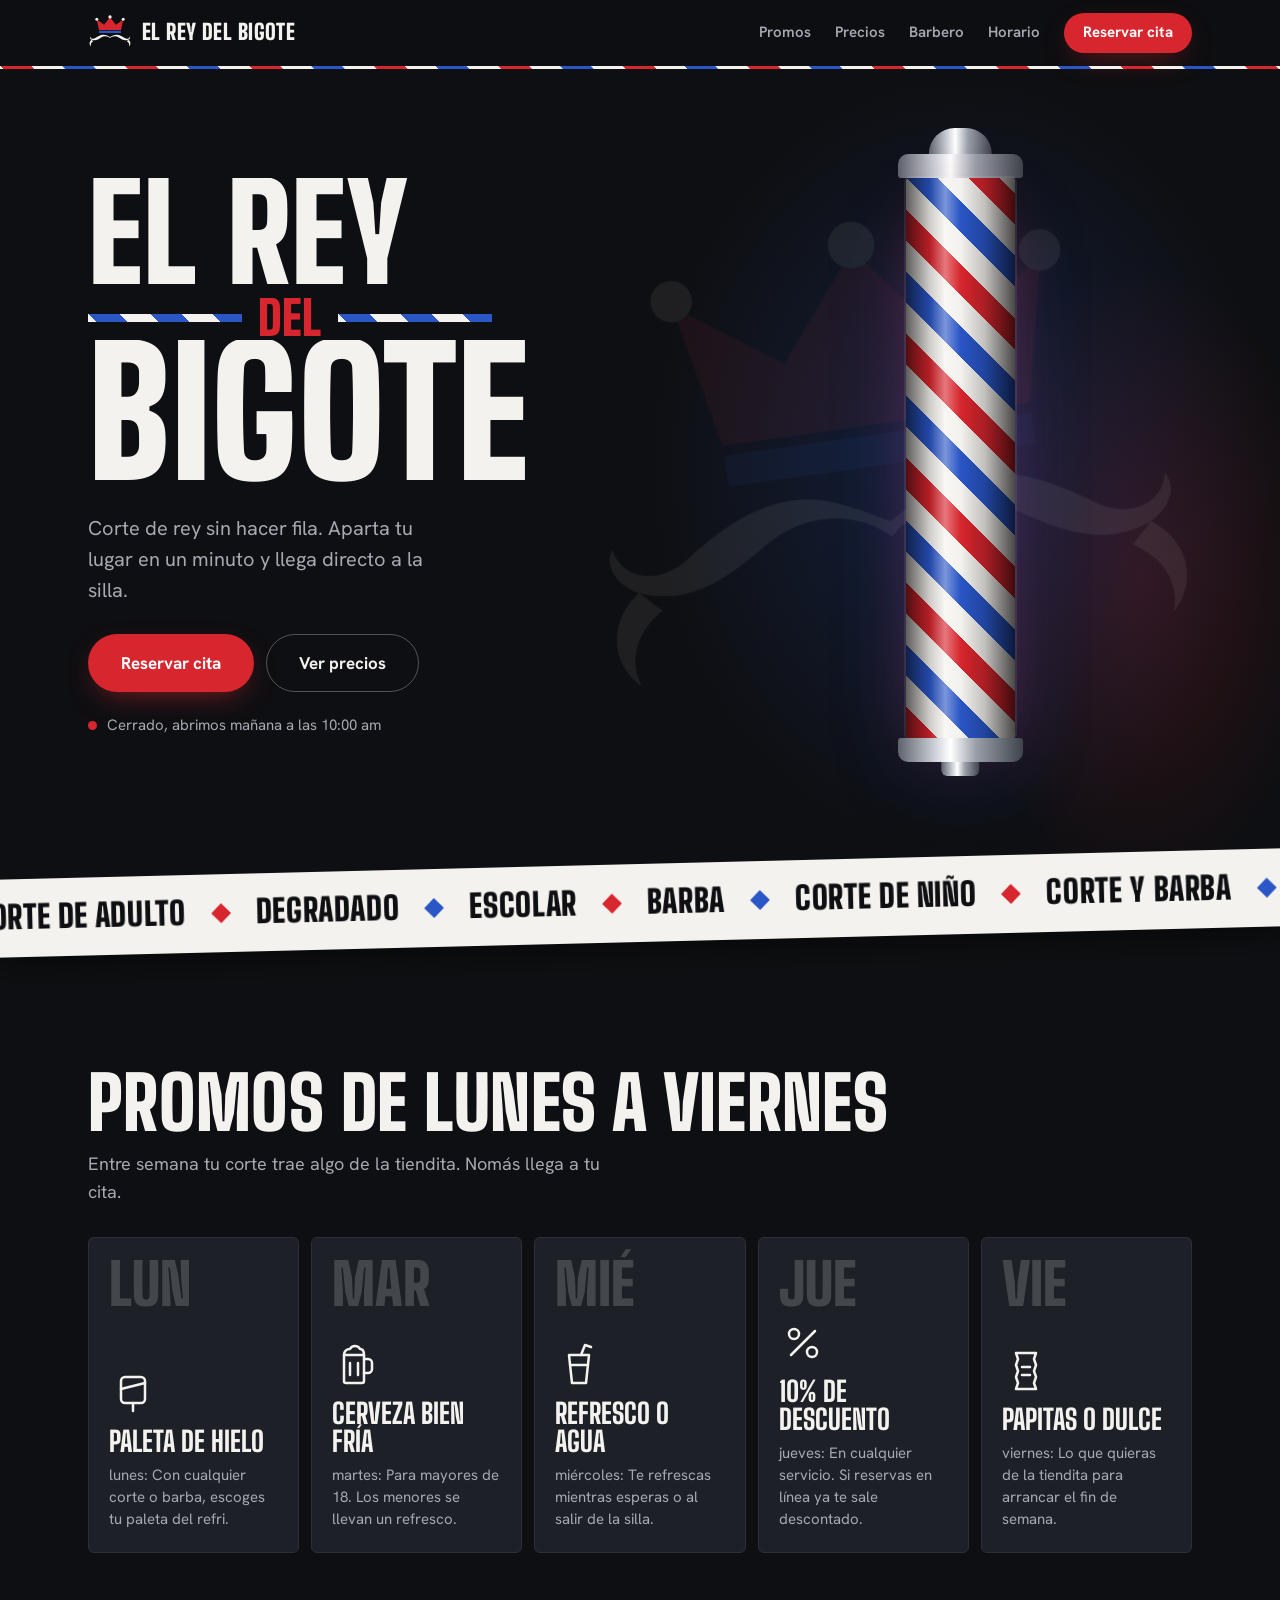
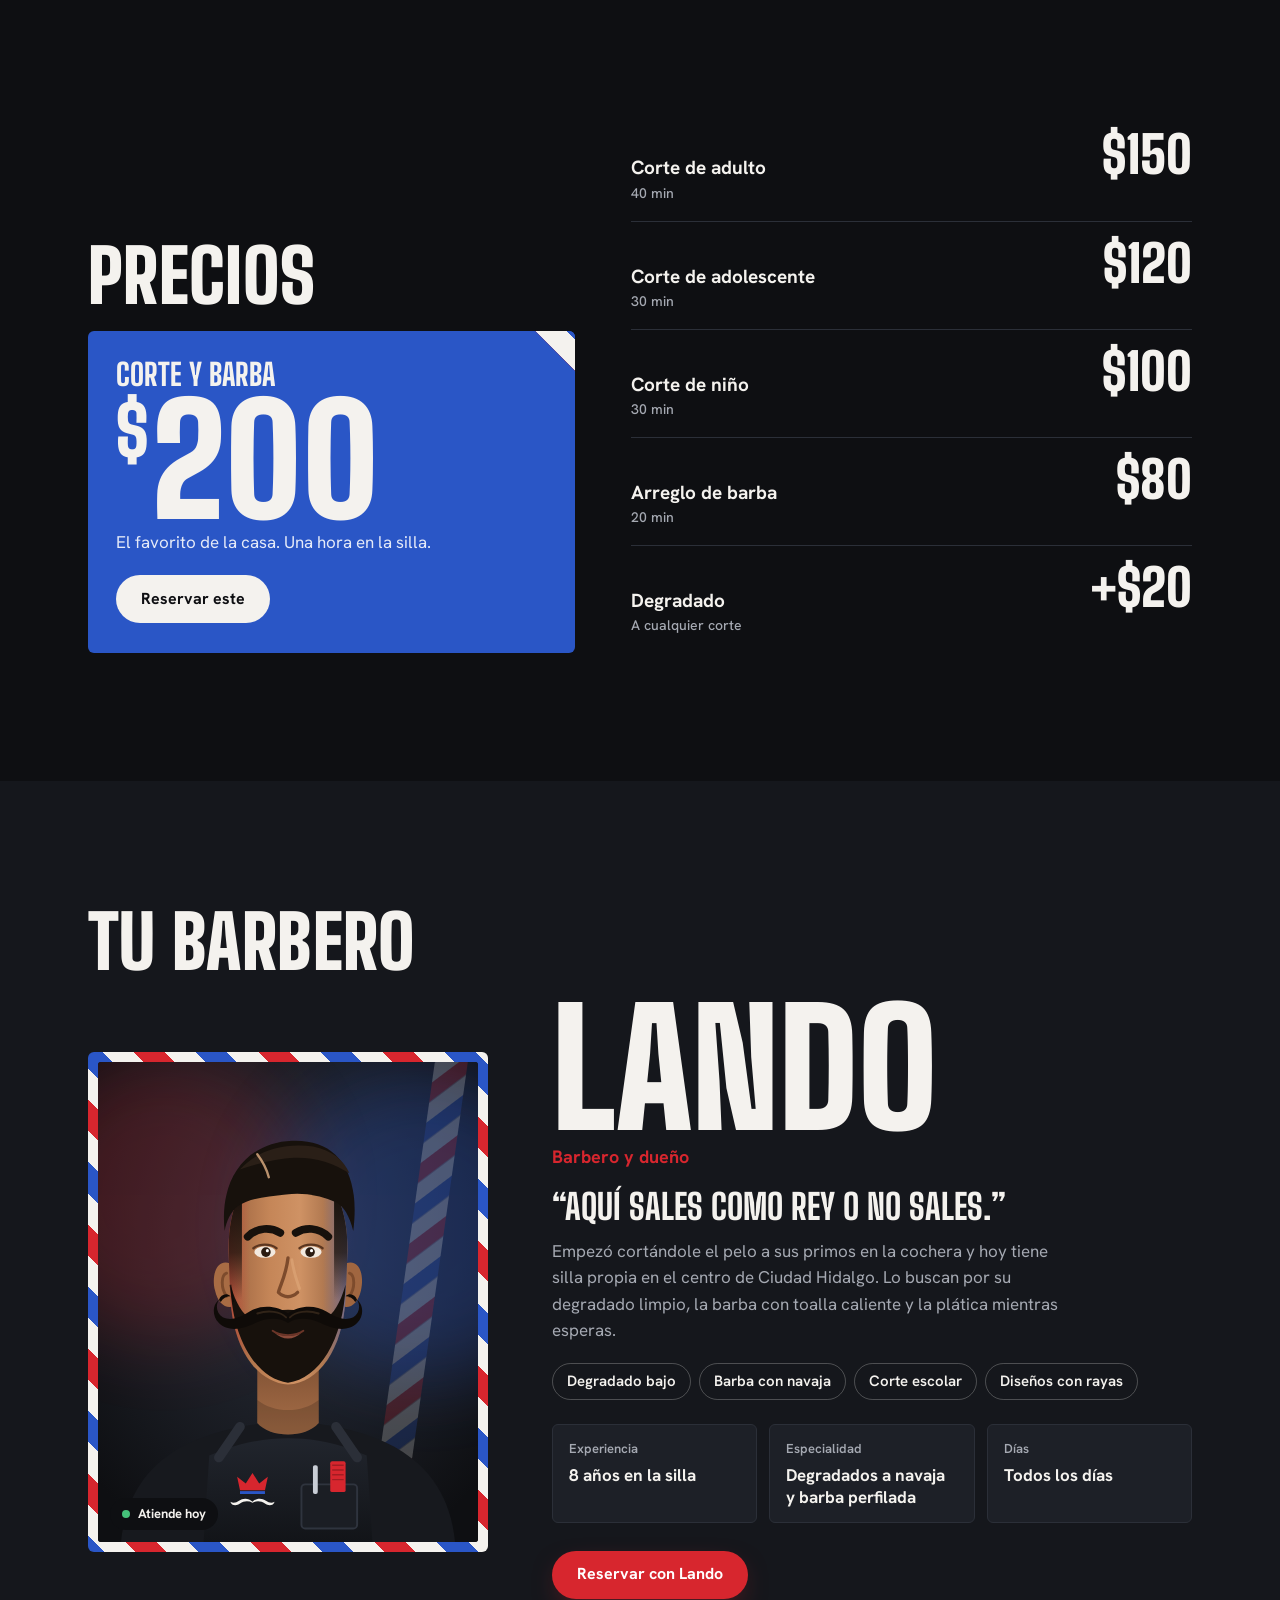
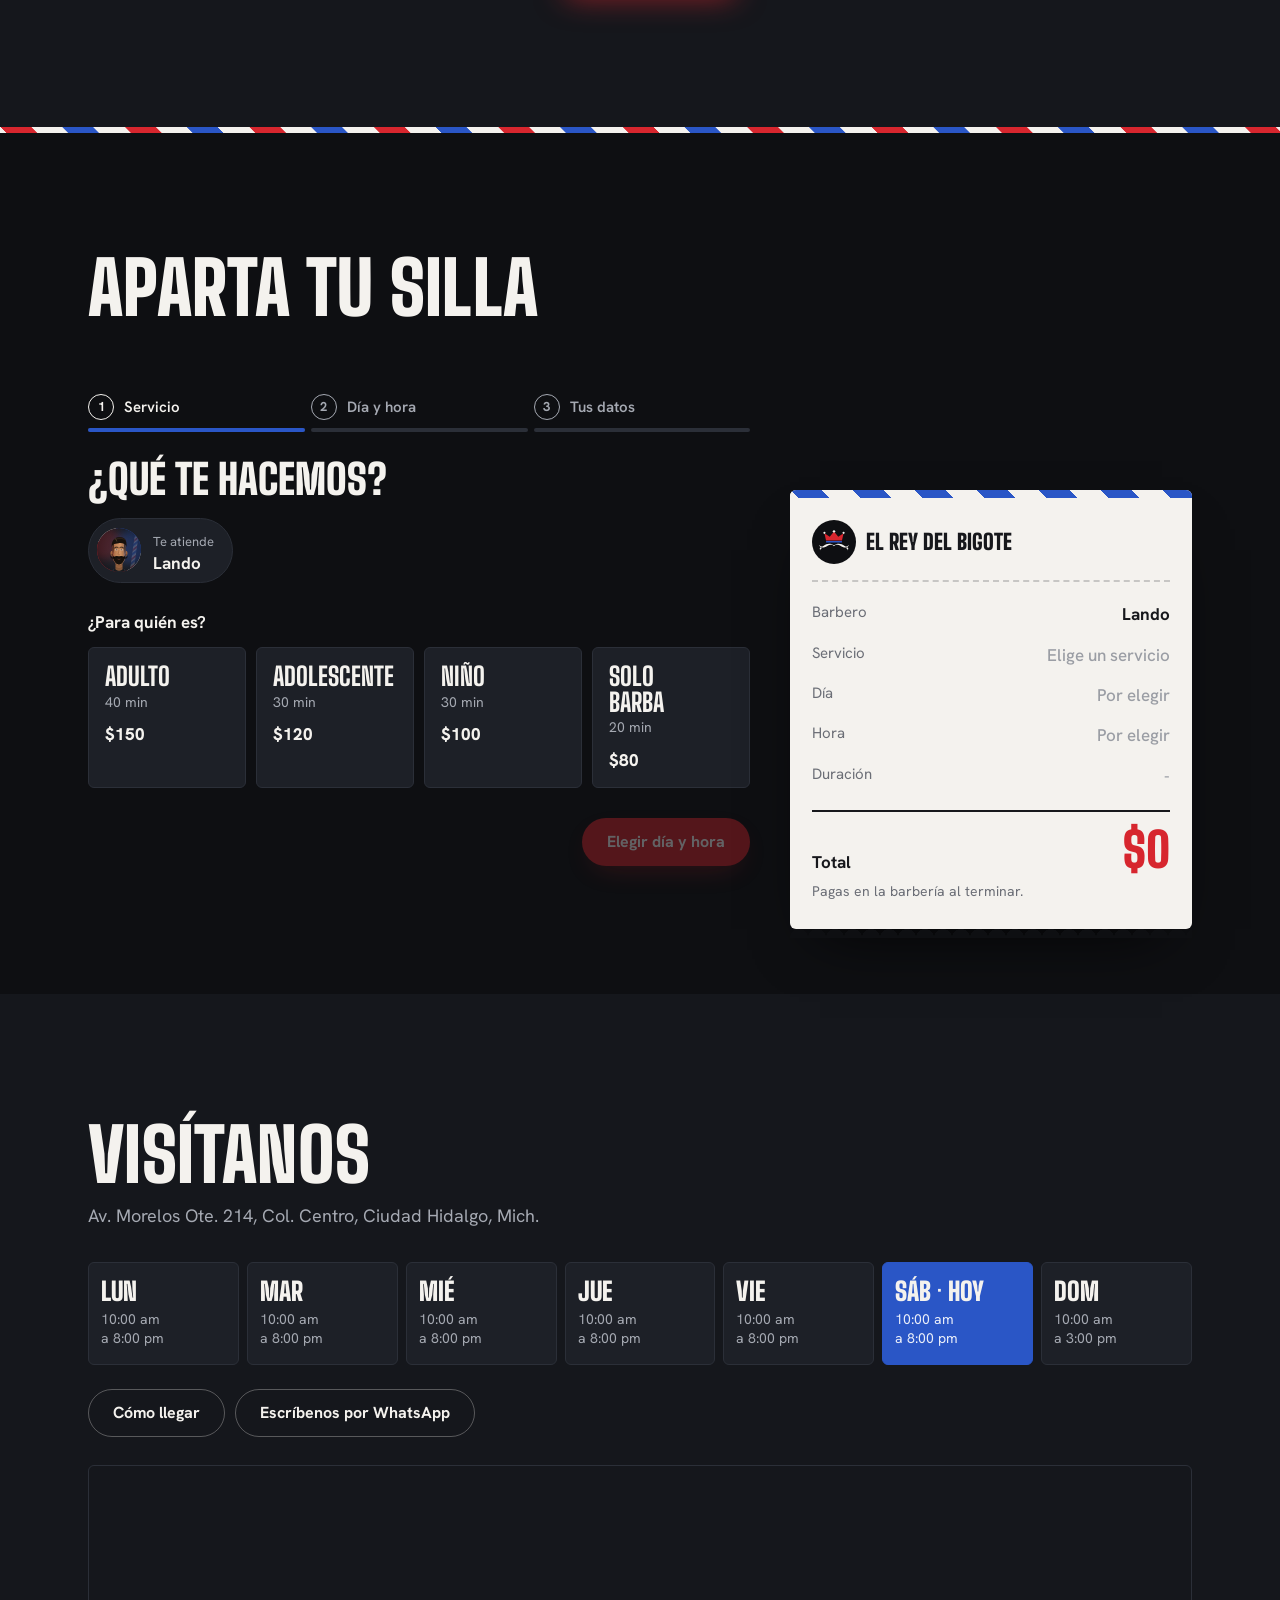
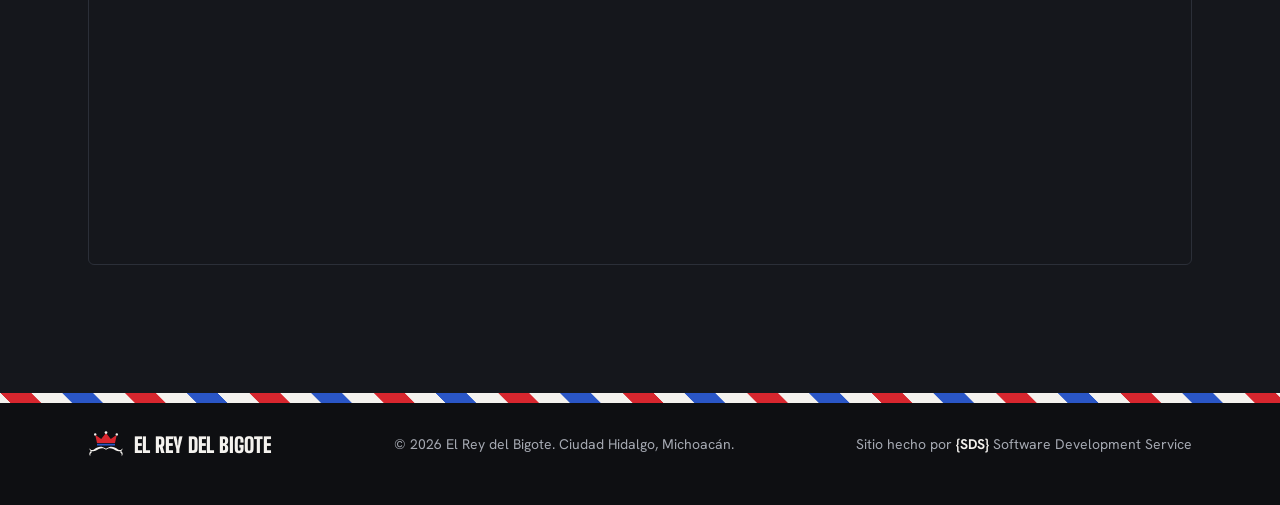
==== index.html @ ef162880 "-initial commit" ====
<!doctype html>
<html lang="es-MX">
<head>
  <meta charset="utf-8">
  <meta name="viewport" content="width=device-width, initial-scale=1, viewport-fit=cover">
  <title>El Rey del Bigote</title>
  <meta name="description" content="Barbería en Ciudad Hidalgo, Michoacán. Reserva tu corte en línea y llega directo a la silla.">
  <meta name="theme-color" content="#0E0F12">
  <meta property="og:title" content="El Rey del Bigote">
  <meta property="og:description" content="Reserva tu corte en un minuto y llega directo a la silla.">
  <link rel="icon" type="image/svg+xml" href="assets/logo.svg">
  <link rel="preconnect" href="https://fonts.googleapis.com">
  <link rel="preconnect" href="https://fonts.gstatic.com" crossorigin>
  <link href="https://fonts.googleapis.com/css2?family=Big+Shoulders+Display:wght@700;800;900&family=Hanken+Grotesk:wght@400;500;600;700&display=swap" rel="stylesheet">
  <link rel="stylesheet" href="css/styles.css">
</head>
<body>
  <a class="skip" href="#reserva">Ir a reservar</a>

  <header class="nav">
    <div class="nav-in">
      <a class="brand" href="#inicio" aria-label="El Rey del Bigote, inicio">
        <img src="assets/logo.svg" alt="" width="44" height="35">
        <span>El Rey del Bigote</span>
      </a>
      <nav class="nav-links" aria-label="Secciones">
        <a href="#promos">Promos</a>
        <a href="#precios">Precios</a>
        <a href="#lando">Barbero</a>
        <a href="#visitanos">Horario</a>
      </nav>
      <a class="btn btn-red btn-sm" href="#reserva">Reservar cita</a>
    </div>
  </header>

  <main>
    <!-- Portada -->
    <section class="hero" id="inicio">
      <div class="hero-in">
        <div class="hero-text">
          <h1 class="title" aria-label="El Rey del Bigote">
            <span class="t-line t-1"><span>El Rey</span></span>
            <span class="t-line t-2"><span>del</span></span>
            <span class="t-line t-3"><span>Bigote</span></span>
          </h1>
          <p class="hero-sub">Corte de rey sin hacer fila. Aparta tu lugar en un minuto y llega directo a la silla.</p>
          <div class="hero-cta">
            <a class="btn btn-red btn-lg" href="#reserva">Reservar cita</a>
            <a class="btn btn-line btn-lg" href="#precios">Ver precios</a>
          </div>
          <p class="status" id="status" aria-live="polite"></p>
        </div>

        <img class="hero-mark" src="assets/logo.svg" alt="" aria-hidden="true">
        <div class="pole-wrap" aria-hidden="true">
          <div class="pole-cap pole-cap-top"><span></span></div>
          <div class="pole"><div class="pole-stripes"></div><div class="pole-shade"></div></div>
          <div class="pole-cap pole-cap-bottom"><span></span></div>
        </div>
      </div>
    </section>

    <!-- Cinta -->
    <div class="ticker" aria-hidden="true">
      <div class="ticker-track">
        <span>Corte de adulto</span><i class="s-red"></i><span>Degradado</span><i class="s-blue"></i><span>Escolar</span><i class="s-red"></i><span>Barba</span><i class="s-blue"></i><span>Corte de niño</span><i class="s-red"></i><span>Corte y barba</span><i class="s-blue"></i>
        <span>Corte de adulto</span><i class="s-red"></i><span>Degradado</span><i class="s-blue"></i><span>Escolar</span><i class="s-red"></i><span>Barba</span><i class="s-blue"></i><span>Corte de niño</span><i class="s-red"></i><span>Corte y barba</span><i class="s-blue"></i>
      </div>
    </div>

    <!-- Promociones -->
    <section class="promos" id="promos" aria-labelledby="promos-t">
      <div class="wrap">
        <h2 id="promos-t" class="h2">Promos de lunes a viernes</h2>
        <p class="lead">Entre semana tu corte trae algo de la tiendita. Nomás llega a tu cita.</p>
        <ol class="promo-list" id="promoList"></ol>
      </div>
    </section>

    <!-- Precios -->
    <section class="prices" id="precios" aria-labelledby="precios-t">
      <div class="wrap prices-grid">
        <div class="prices-feature">
          <h2 id="precios-t" class="h2">Precios</h2>
          <div class="combo">
            <p class="combo-name">Corte y barba</p>
            <p class="combo-price"><span>$</span>200</p>
            <p class="combo-note">El favorito de la casa. Una hora en la silla.</p>
            <a class="btn btn-white" href="#reserva" data-quick="combo">Reservar este</a>
          </div>
        </div>
        <dl class="price-list">
          <div><dt>Corte de adulto<small>40 min</small></dt><dd>$150</dd></div>
          <div><dt>Corte de adolescente<small>30 min</small></dt><dd>$120</dd></div>
          <div><dt>Corte de niño<small>30 min</small></dt><dd>$100</dd></div>
          <div><dt>Arreglo de barba<small>20 min</small></dt><dd>$80</dd></div>
          <div><dt>Degradado<small>A cualquier corte</small></dt><dd>+$20</dd></div>
        </dl>
      </div>
    </section>

    <!-- Barbero -->
    <section class="crew" id="lando" aria-labelledby="crew-t">
      <div class="wrap">
        <h2 id="crew-t" class="h2">Tu barbero</h2>
        <div class="crew-list" id="crew"></div>
      </div>
    </section>

    <!-- Reserva -->
    <section class="booking" id="reserva" aria-labelledby="reserva-t">
      <div class="wrap">
        <h2 id="reserva-t" class="h2">Aparta tu silla</h2>
        <p class="lead">Tres pasos y listo. Te confirmamos por WhatsApp.</p>

        <div class="booking-grid">
          <form class="flow" id="flow" novalidate>
            <ol class="steps" aria-label="Progreso">
              <li data-step="1" class="is-active"><b>1</b>Servicio</li>
              <li data-step="2"><b>2</b>Día y hora</li>
              <li data-step="3"><b>3</b>Tus datos</li>
            </ol>

            <fieldset class="panel is-active" data-panel="1">
              <legend>¿Qué te hacemos?</legend>
              <div class="barber-pick" id="barberPick"></div>

              <p class="q" id="whoLabel">¿Para quién es?</p>
              <div class="choices choices-who" id="who" role="radiogroup" aria-labelledby="whoLabel"></div>

              <div class="subchoice" id="styleBlock" hidden>
                <p class="q" id="styleLabel">¿Qué estilo?</p>
                <div class="choices choices-style" id="styles" role="radiogroup" aria-labelledby="styleLabel"></div>
              </div>

              <label class="addon" id="beardBlock" hidden>
                <input type="checkbox" id="beard">
                <span class="addon-box" aria-hidden="true"></span>
                <span class="addon-text"><strong>Agregar barba</strong><small>+$50 y 20 min más</small></span>
              </label>

              <div class="panel-foot">
                <button type="button" class="btn btn-red" data-next="2" id="toStep2" disabled>Elegir día y hora</button>
              </div>
            </fieldset>

            <fieldset class="panel" data-panel="2">
              <legend>¿Cuándo vienes?</legend>
              <div class="days" id="days" role="radiogroup" aria-label="Día"></div>
              <p class="promo-hint" id="promoHint" hidden></p>
              <p class="q" id="slotsLabel">Horarios libres</p>
              <div class="slots" id="slots" role="radiogroup" aria-labelledby="slotsLabel"></div>
              <p class="legend-row"><span class="key key-free"></span>Libre <span class="key key-taken"></span>Ocupado</p>
              <div class="panel-foot">
                <button type="button" class="btn btn-line" data-prev="1">Atrás</button>
                <button type="button" class="btn btn-red" data-next="3" id="toStep3" disabled>Poner mis datos</button>
              </div>
            </fieldset>

            <fieldset class="panel" data-panel="3">
              <legend>¿A nombre de quién?</legend>
              <label class="field">
                <span>Nombre</span>
                <input type="text" id="name" name="name" autocomplete="name" placeholder="Ej. Juan Pérez" required>
                <small class="err" id="nameErr"></small>
              </label>
              <label class="field">
                <span>WhatsApp</span>
                <input type="tel" id="phone" name="phone" autocomplete="tel" inputmode="numeric" placeholder="10 dígitos" maxlength="14" required>
                <small class="err" id="phoneErr"></small>
              </label>
              <label class="field">
                <span>Nota para el barbero <em>(opcional)</em></span>
                <input type="text" id="note" name="note" placeholder="Ej. traigo foto del corte">
              </label>
              <div class="panel-foot">
                <button type="button" class="btn btn-line" data-prev="2">Atrás</button>
                <button type="submit" class="btn btn-red" id="confirm">Confirmar cita</button>
              </div>
              <p class="form-error" id="formErr" role="alert"></p>
            </fieldset>
          </form>

          <aside class="ticket" id="ticket" aria-live="polite">
            <div class="ticket-head">
              <img src="assets/logo.svg" alt="" width="40" height="32">
              <p>El Rey del Bigote</p>
            </div>
            <dl class="ticket-rows">
              <div><dt>Barbero</dt><dd id="tBarber">Por elegir</dd></div>
              <div><dt>Servicio</dt><dd id="tService">Elige un servicio</dd></div>
              <div><dt>Día</dt><dd id="tDay">Por elegir</dd></div>
              <div><dt>Hora</dt><dd id="tTime">Por elegir</dd></div>
              <div><dt>Duración</dt><dd id="tDur">-</dd></div>
              <div class="t-promo" id="tPromoRow" hidden><dt>Promo del día</dt><dd id="tPromo"></dd></div>
            </dl>
            <div class="ticket-total"><span>Total</span><strong id="tTotal">$0</strong></div>
            <p class="ticket-foot">Pagas en la barbería al terminar.</p>
          </aside>
        </div>
      </div>
    </section>

    <!-- Confirmación -->
    <div class="done" id="done" hidden>
      <div class="done-card" role="dialog" aria-modal="true" aria-labelledby="doneTitle" tabindex="-1">
        <div class="done-stripes" aria-hidden="true"></div>
        <img class="done-logo" src="assets/logo.svg" alt="" width="110" height="88">
        <h2 id="doneTitle">¡Silla apartada!</h2>
        <p id="doneText"></p>
        <a class="btn btn-whats" id="doneWhats" href="#" target="_blank" rel="noopener">
          <svg viewBox="0 0 24 24" width="20" height="20" aria-hidden="true"><path fill="currentColor" d="M12 2a10 10 0 0 0-8.6 15.1L2 22l5-1.3A10 10 0 1 0 12 2Zm0 18.2a8.2 8.2 0 0 1-4.2-1.2l-.3-.2-3 .8.8-2.9-.2-.3A8.2 8.2 0 1 1 12 20.2Zm4.5-6.1c-.2-.1-1.5-.7-1.7-.8s-.4-.1-.6.1-.7.8-.8 1-.3.2-.5.1a6.7 6.7 0 0 1-3.3-2.9c-.3-.4.3-.4.7-1.3a.5.5 0 0 0 0-.4l-.8-1.9c-.2-.5-.4-.4-.6-.4h-.5a1 1 0 0 0-.7.3 3 3 0 0 0-.9 2.2 5.2 5.2 0 0 0 1.1 2.7 11.8 11.8 0 0 0 4.5 4c1.7.7 2.3.8 3.2.6a2.7 2.7 0 0 0 1.8-1.3 2.2 2.2 0 0 0 .1-1.3c0-.1-.2-.2-.4-.3Z"/></svg>
          Confirmar por WhatsApp
        </a>
        <button type="button" class="btn btn-line" id="doneClose">Listo</button>
      </div>
    </div>

    <!-- Visítanos -->
    <section class="visit" id="visitanos" aria-labelledby="visit-t">
      <div class="wrap">
        <h2 id="visit-t" class="h2">Visítanos</h2>
        <p class="lead" id="addr"></p>
        <ul class="week" id="hours" aria-label="Horario"></ul>
        <div class="visit-cta">
          <a class="btn btn-line" id="mapsLink" href="#" target="_blank" rel="noopener">Cómo llegar</a>
          <a class="btn btn-line" id="whatsDirect" href="#" target="_blank" rel="noopener">Escríbenos por WhatsApp</a>
        </div>
        <div class="map"><iframe id="map" title="Mapa de la barbería" loading="lazy" referrerpolicy="no-referrer-when-downgrade"></iframe></div>
      </div>
    </section>
  </main>

  <footer class="foot">
    <div class="foot-stripes" aria-hidden="true"></div>
    <div class="wrap foot-in">
      <p class="foot-brand"><img src="assets/logo.svg" alt="" width="36" height="29">El Rey del Bigote</p>
      <p>&copy; <span id="year"></span> El Rey del Bigote. Ciudad Hidalgo, Michoacán.</p>
      <p class="credit">Sitio hecho por <strong>{SDS}</strong> Software Development Service</p>
    </div>
  </footer>

  <script src="js/config.js"></script>
  <script src="js/app.js"></script>
</body>
</html>
---- css/styles.css ----
/* =========================================================
   El Rey del Bigote
   Concepto: poste de barbero. Rojo, blanco y azul sobre negro.
   Rojo = acción principal y marca. Azul = selección y estado.
   Forma: botones y horarios en píldora; paneles con esquina de 6px.
   ========================================================= */
:root {
  --ink: #0e0f12;        /* fondo */
  --ink-2: #15171c;      /* sección alterna */
  --ink-3: #1d2027;      /* superficies */
  --line: #2b2f38;       /* bordes */
  --white: #f4f2ee;      /* texto y franja blanca */
  --mute: #a5a9b2;       /* texto secundario */
  --red: #d7262e;        /* franja roja */
  --red-2: #b51d24;
  --blue: #2a56c6;       /* franja azul */
  --blue-l: #6a8ff0;
  --whats: #1f9d57;

  --stripes: repeating-linear-gradient(45deg, var(--red) 0 22px, var(--white) 22px 44px, var(--blue) 44px 66px, var(--white) 66px 88px);

  --f-display: "Big Shoulders Display", "Oswald", "Arial Narrow", Impact, sans-serif;
  --f-body: "Hanken Grotesk", system-ui, -apple-system, "Segoe UI", sans-serif;

  --r: 6px;
  --gutter: clamp(16px, 4vw, 48px);
  --max: 1200px;
  --ease: cubic-bezier(.16, 1, .3, 1);
  color-scheme: dark;
}

*, *::before, *::after { box-sizing: border-box; }
html { scroll-behavior: smooth; -webkit-text-size-adjust: 100%; }
body { margin: 0; background: var(--ink); color: var(--white); font-family: var(--f-body); font-size: 1.0625rem; line-height: 1.55; overflow-x: hidden; }
img { max-width: 100%; display: block; }
[hidden] { display: none !important; }
main { overflow-x: clip; }
a { color: inherit; }
button, input { font: inherit; color: inherit; }
:focus-visible { outline: 2px solid var(--blue-l); outline-offset: 3px; border-radius: 4px; }

.skip { position: absolute; left: 12px; top: -60px; z-index: 80; background: var(--red); color: #fff; padding: 8px 14px; border-radius: var(--r); }
.skip:focus { top: 12px; }

.wrap { max-width: var(--max); margin: 0 auto; padding-left: max(var(--gutter), env(safe-area-inset-left, 0px)); padding-right: max(var(--gutter), env(safe-area-inset-right, 0px)); }

.h2 { font-family: var(--f-display); font-weight: 900; text-transform: uppercase; font-size: clamp(2.6rem, 7vw, 4.6rem); line-height: .92; letter-spacing: .005em; margin: 0 0 12px; text-wrap: balance; }
.lead { margin: 0 0 32px; color: var(--mute); max-width: 52ch; font-size: 1.125rem; }

/* ---------- Botones ---------- */
.btn {
  position: relative; overflow: hidden; isolation: isolate;
  display: inline-flex; align-items: center; justify-content: center; gap: 10px;
  min-height: 48px; padding: 0 24px; white-space: nowrap;
  border-radius: 999px; border: 1.5px solid transparent;
  font-weight: 700; font-size: 1rem; text-decoration: none; cursor: pointer;
  transition: transform .2s var(--ease), background-color .2s, border-color .2s, color .2s, opacity .2s;
}
.btn:active:not([disabled]) { transform: scale(.97); }
.btn[disabled] { opacity: .35; cursor: not-allowed; }
.btn-sm { min-height: 40px; padding: 0 18px; font-size: .9375rem; }
.btn-lg { min-height: 58px; padding: 0 32px; font-size: 1.0625rem; }
.btn-red { background: var(--red); color: #fff; box-shadow: 0 10px 30px -12px rgba(215,38,46,.7); }
.btn-red:not([disabled]):hover { background: var(--red-2); }
.btn-red::after, .btn-white::after { content: ""; position: absolute; inset: 0; z-index: -1; background: var(--stripes); opacity: 0; transform: translateX(-30%); transition: opacity .35s, transform .6s var(--ease); }
.btn-red:not([disabled]):hover::after { opacity: .2; transform: none; }
.btn-white { background: var(--white); color: var(--ink); }
.btn-white:hover::after { opacity: .22; transform: none; }
.btn-line { background: transparent; border-color: rgba(244,242,238,.3); color: var(--white); }
.btn-line:hover { border-color: var(--white); background: rgba(244,242,238,.06); }
.btn-whats { background: var(--whats); color: #fff; }
.btn-whats:hover { background: #22ad60; }

/* ---------- Navegación ---------- */
body::before { content: ""; position: fixed; inset: 0 0 auto; height: env(safe-area-inset-top, 0px); z-index: 30; background: var(--ink); }
.nav { position: sticky; top: env(safe-area-inset-top, 0px); z-index: 30; background: rgba(14,15,18,.82); backdrop-filter: blur(12px) saturate(140%); -webkit-backdrop-filter: blur(12px) saturate(140%); }
.nav::after { content: ""; position: absolute; left: 0; right: 0; bottom: -3px; height: 3px; background: var(--stripes); background-size: 124.45px 124.45px; }
.nav-in { max-width: var(--max); margin: 0 auto; display: flex; align-items: center; gap: 24px; height: 66px; padding-left: max(var(--gutter), env(safe-area-inset-left, 0px)); padding-right: max(var(--gutter), env(safe-area-inset-right, 0px)); }
.brand { display: flex; align-items: center; gap: 10px; text-decoration: none; font-family: var(--f-display); font-weight: 900; text-transform: uppercase; font-size: 1.35rem; letter-spacing: .02em; }
.brand img { width: 44px; height: auto; transition: transform .5s var(--ease); }
.brand:hover img { transform: rotate(-8deg) scale(1.08); }
.nav-links { display: flex; gap: 24px; margin-left: auto; }
.nav-links a { text-decoration: none; color: var(--mute); font-weight: 600; font-size: .9375rem; position: relative; }
.nav-links a::after { content: ""; position: absolute; left: 0; right: 0; bottom: -4px; height: 2px; background: var(--red); transform: scaleX(0); transform-origin: left; transition: transform .3s var(--ease); }
.nav-links a:hover { color: var(--white); }
.nav-links a:hover::after { transform: scaleX(1); }
@media (max-width: 820px) { .nav-links { display: none; } .nav-in .btn { margin-left: auto; } }
@media (max-width: 420px) { .brand span { display: none; } }

/* ---------- Portada ---------- */
.hero { position: relative; overflow: hidden; }
.hero::before { content: ""; position: absolute; right: -10%; top: -20%; width: 70%; height: 140%; background: radial-gradient(closest-side, rgba(42,86,198,.24), transparent 70%), radial-gradient(closest-side at 70% 60%, rgba(215,38,46,.18), transparent 70%); pointer-events: none; }
.hero-in {
  position: relative; max-width: var(--max); margin: 0 auto;
  padding: clamp(36px, 7vw, 88px) max(var(--gutter), env(safe-area-inset-right, 0px)) clamp(56px, 8vw, 104px) max(var(--gutter), env(safe-area-inset-left, 0px));
  display: grid; grid-template-columns: minmax(0, 1fr) auto; gap: clamp(20px, 5vw, 72px); align-items: center;
}
.hero-text { min-width: 0; position: relative; z-index: 1; }
.title { margin: 0 0 22px; font-family: var(--f-display); font-weight: 900; text-transform: uppercase; line-height: .82; }
.t-line { display: block; overflow: hidden; padding-bottom: .04em; }
.t-line > span { display: inline-block; animation: lineUp 1s var(--ease) both; }
.t-1 { font-size: clamp(3.6rem, 13vw, 8.4rem); }
.t-2 { font-size: clamp(1.6rem, 5vw, 3rem); color: var(--red); display: flex; align-items: center; gap: .35em; margin: .08em 0 .02em; }
.t-2::before, .t-2::after { content: ""; flex: 1; max-width: 3.2em; height: .16em; background: var(--stripes); background-size: 62px 62px; transform-origin: left; animation: grow .9s var(--ease) .55s both; }
.t-2::after { transform-origin: right; }
.t-3 { font-size: clamp(4.4rem, 17vw, 11rem); }
.t-1 > span { animation-delay: .05s; }
.t-2 > span { animation-delay: .2s; }
.t-3 > span { animation-delay: .32s; }
@keyframes lineUp { from { transform: translateY(105%); } to { transform: none; } }
@keyframes grow { from { transform: scaleX(0); } to { transform: none; } }

.hero-sub { margin: 0 0 28px; color: var(--mute); font-size: clamp(1.0625rem, 1.6vw, 1.25rem); max-width: 34ch; animation: fadeUp .8s var(--ease) .6s both; }
.hero-cta { display: flex; flex-wrap: wrap; gap: 12px; animation: fadeUp .8s var(--ease) .72s both; }
.status { margin: 22px 0 0; display: flex; align-items: center; gap: 10px; color: var(--mute); font-size: .9375rem; animation: fadeUp .8s var(--ease) .85s both; }
.status::before { content: ""; width: 9px; height: 9px; border-radius: 50%; background: var(--mute); flex: none; }
.status.open::before { background: #45c27a; animation: ping 2s ease-out infinite; }
.status.closed::before { background: var(--red); }
@keyframes fadeUp { from { opacity: 0; transform: translateY(16px); } to { opacity: 1; transform: none; } }
@keyframes ping { 0% { box-shadow: 0 0 0 0 rgba(69,194,122,.6); } 100% { box-shadow: 0 0 0 10px rgba(69,194,122,0); } }

@media (min-width: 900px) { .hero-in { grid-template-columns: minmax(0, 1.25fr) minmax(0, 1fr); } .pole-wrap { justify-self: center; } }
.hero-mark { position: absolute; z-index: 0; right: 4%; top: 50%; width: min(620px, 52vw); transform: translateY(-50%) rotate(-8deg); opacity: .07; pointer-events: none; animation: markIn 1.6s var(--ease) .3s both; }
@keyframes markIn { from { opacity: 0; transform: translateY(-46%) rotate(-14deg) scale(.9); } }
@media (max-width: 640px) { .hero-mark { width: 90vw; right: -30vw; opacity: .06; } }
/* el poste */
.pole-wrap { position: relative; z-index: 1; --w: clamp(46px, 8.5vw, 120px); width: var(--w); display: flex; flex-direction: column; align-items: center; animation: poleIn 1.1s var(--ease) .15s both; }
.pole { position: relative; width: 100%; height: clamp(300px, 52vw, 560px); overflow: hidden; border-radius: 4px; box-shadow: 0 0 0 2px rgba(255,255,255,.08), 0 40px 90px -30px rgba(42,86,198,.6), 0 20px 70px -20px rgba(215,38,46,.45); }
.pole-stripes { position: absolute; left: 0; right: 0; top: -124.45px; bottom: 0; background: var(--stripes); animation: spin 2.4s linear infinite; will-change: transform; }
@keyframes spin { to { transform: translateY(124.45px); } }
.pole-shade { position: absolute; inset: 0; background: linear-gradient(90deg, rgba(0,0,0,.62) 0%, rgba(0,0,0,.15) 22%, rgba(255,255,255,.38) 36%, rgba(255,255,255,0) 50%, rgba(0,0,0,.2) 72%, rgba(0,0,0,.7) 100%); }
.pole-cap { width: calc(100% + 16px); height: 24px; position: relative; background: linear-gradient(90deg, #5d626c 0%, #cfd3da 30%, #ffffff 42%, #9aa0aa 62%, #3f434b 100%); }
.pole-cap span { position: absolute; left: 50%; transform: translateX(-50%); background: inherit; }
.pole-cap-top { border-radius: 10px 10px 3px 3px; }
.pole-cap-top span { bottom: 100%; width: 50%; height: 26px; border-radius: 999px 999px 0 0; }
.pole-cap-bottom { border-radius: 3px 3px 10px 10px; }
.pole-cap-bottom span { top: 100%; width: 30%; height: 14px; border-radius: 0 0 6px 6px; }
@keyframes poleIn { from { opacity: 0; transform: translateY(-40px) rotate(-4deg); } to { opacity: 1; transform: none; } }

/* ---------- Cinta de servicios ---------- */
.ticker { background: var(--white); color: var(--ink); overflow: hidden; transform: rotate(-1.4deg); margin: 0 -2%; position: relative; z-index: 2; box-shadow: 0 20px 40px -20px rgba(0,0,0,.8); }
.ticker-track { display: flex; align-items: center; gap: 28px; width: max-content; padding: 14px 0; animation: marquee 32s linear infinite; }
.ticker span { font-family: var(--f-display); font-weight: 900; text-transform: uppercase; font-size: clamp(1.4rem, 3vw, 2rem); letter-spacing: .02em; white-space: nowrap; }
.ticker i { width: 14px; height: 14px; transform: rotate(45deg); flex: none; }
.s-red { background: var(--red); }
.s-blue { background: var(--blue); }
@keyframes marquee { to { transform: translateX(-50%); } }

/* ---------- Promociones ---------- */
.promos { padding-block: clamp(72px, 10vw, 128px) clamp(48px, 7vw, 88px); }
.promo-list { list-style: none; margin: 0; padding: 0; display: grid; grid-template-columns: repeat(5, minmax(0, 1fr)); gap: 12px; }
.promo { position: relative; overflow: hidden; display: flex; flex-direction: column; gap: 10px; min-height: 300px; padding: 22px 20px; border-radius: var(--r); background: var(--ink-3); border: 1px solid var(--line); transition: transform .45s var(--ease), border-color .3s, opacity .8s var(--ease); }
.promo:hover { transform: translateY(-6px) rotate(-.6deg); border-color: rgba(244,242,238,.35); }
.promo-day { font-family: var(--f-display); font-weight: 900; text-transform: uppercase; font-size: 3.6rem; line-height: .85; color: rgba(244,242,238,.18); transition: color .3s; }
.promo:hover .promo-day { color: rgba(244,242,238,.45); }
.promo-icon { width: 48px; height: 48px; margin-top: auto; color: var(--white); transition: transform .5s var(--ease); }
.promo:hover .promo-icon { transform: rotate(-10deg) scale(1.12); }
.promo-title { font-family: var(--f-display); font-weight: 800; text-transform: uppercase; font-size: 1.75rem; line-height: 1; margin: 0; }
.promo-text { margin: 0; color: var(--mute); font-size: .9375rem; line-height: 1.45; }
.promo.is-today { background: var(--red); border-color: var(--red); }
.promo.is-today::before { content: ""; position: absolute; inset: 0 0 auto 0; height: 8px; background: var(--stripes); background-size: 62px 62px; animation: slide 1.6s linear infinite; }
.promo.is-today .promo-day { color: rgba(255,255,255,.4); }
.promo.is-today .promo-text { color: rgba(255,255,255,.92); }
.promo-tag { position: absolute; top: 22px; right: 16px; padding: 4px 10px; border-radius: 999px; background: var(--white); color: var(--red-2); font-weight: 800; font-size: .8125rem; }
@keyframes slide { to { background-position: 62px 0; } }
@media (max-width: 960px) {
  .promo-list { grid-template-columns: none; grid-auto-flow: column; grid-auto-columns: minmax(230px, 72%); overflow-x: auto; scroll-snap-type: x mandatory; padding: 8px 2px 14px; scrollbar-width: thin; }
  .promo { scroll-snap-align: start; min-height: 260px; }
}

/* ---------- Precios ---------- */
.prices { padding-block: clamp(40px, 6vw, 72px) clamp(72px, 10vw, 128px); }
.prices-grid { display: grid; grid-template-columns: 1fr; gap: 32px; align-items: end; }
@media (min-width: 900px) { .prices-grid { grid-template-columns: minmax(0, 1fr) minmax(0, 1.15fr); gap: 56px; } }
.combo { position: relative; overflow: hidden; margin-top: 20px; padding: 28px 28px 30px; border-radius: var(--r); background: var(--blue); }
.combo::after { content: ""; position: absolute; right: -40px; top: -40px; width: 200px; height: 200px; background: var(--stripes); clip-path: polygon(40% 0, 100% 0, 100% 60%); }
.combo-name { position: relative; z-index: 1; margin: 0; font-family: var(--f-display); font-weight: 800; text-transform: uppercase; font-size: 1.9rem; line-height: 1; }
.combo-price { position: relative; z-index: 1; margin: 6px 0 4px; font-family: var(--f-display); font-weight: 900; font-size: clamp(6rem, 18vw, 9.5rem); line-height: .85; }
.combo-price span { font-size: .45em; vertical-align: .9em; margin-right: .04em; }
.combo-note { position: relative; z-index: 1; margin: 0 0 20px; color: rgba(255,255,255,.88); }
.price-list { margin: 0; display: grid; }
.price-list div { display: flex; align-items: baseline; justify-content: space-between; gap: 16px; padding: 16px 0; }
.price-list div + div { border-top: 1px solid var(--line); }
.price-list dt { font-weight: 700; font-size: 1.1875rem; display: flex; flex-direction: column; }
.price-list dt small { font-weight: 500; color: var(--mute); font-size: .875rem; }
.price-list dd { margin: 0; font-family: var(--f-display); font-weight: 900; font-size: clamp(2.4rem, 5vw, 3.2rem); line-height: 1; font-variant-numeric: tabular-nums; transition: color .2s, transform .3s var(--ease); }
.price-list div:hover dd { color: var(--red); transform: translateX(-6px); }

/* ---------- Barbero ---------- */
.crew { padding-block: clamp(72px, 10vw, 128px); background: var(--ink-2); position: relative; overflow: hidden; }
.crew-list { display: grid; gap: 48px; margin-top: 28px; }
.barber { display: grid; grid-template-columns: 1fr; gap: clamp(28px, 5vw, 64px); align-items: center; }
@media (min-width: 820px) { .barber { grid-template-columns: minmax(260px, 400px) minmax(0, 1fr); } }
.portrait { position: relative; width: min(400px, 100%); max-width: 100%; aspect-ratio: 4 / 5; margin: 0 auto; padding: 10px; border-radius: var(--r); overflow: hidden; }
.portrait::before { content: ""; position: absolute; inset: -50%; background: var(--stripes); animation: frame 18s linear infinite; }
@keyframes frame { to { transform: rotate(360deg); } }
.portrait-in { position: relative; height: 100%; border-radius: 3px; overflow: hidden; background: var(--ink); }
.portrait-in img { width: 100%; height: 100%; object-fit: cover; }
.portrait-empty { height: 100%; display: flex; flex-direction: column; align-items: center; justify-content: center; text-align: center; padding: 20px; background: radial-gradient(120% 80% at 50% 0%, #232834, var(--ink) 70%); }
.portrait-empty img { width: 46%; height: auto; margin-bottom: 14px; opacity: .95; }
.portrait-empty b { display: block; font-family: var(--f-display); font-weight: 900; text-transform: uppercase; font-size: 2.2rem; line-height: 1; }
.portrait-empty small { display: block; margin-top: 8px; color: var(--mute); font-size: .875rem; }
.portrait-tag { position: absolute; left: 22px; bottom: 22px; padding: 6px 12px; border-radius: 999px; background: var(--ink); color: var(--white); font-weight: 700; font-size: .8125rem; display: flex; align-items: center; gap: 8px; }
.portrait-tag::before { content: ""; width: 8px; height: 8px; border-radius: 50%; background: #45c27a; }
.portrait-tag.off::before { background: var(--mute); }
.barber-name { margin: 0; font-family: var(--f-display); font-weight: 900; text-transform: uppercase; font-size: clamp(5rem, 16vw, 10rem); line-height: .8; }
.barber-role { margin: 10px 0 18px; color: var(--red); font-weight: 700; font-size: 1.125rem; }
.barber-quote { margin: 0 0 14px; font-family: var(--f-display); font-weight: 800; text-transform: uppercase; font-size: clamp(1.6rem, 3.4vw, 2.2rem); line-height: 1; color: var(--white); }
.barber-bio { margin: 0 0 20px; color: var(--mute); max-width: 52ch; }
.barber-tags { list-style: none; margin: 0 0 24px; padding: 0; display: flex; flex-wrap: wrap; gap: 8px; }
.barber-tags li { padding: 6px 14px; border-radius: 999px; border: 1.5px solid rgba(244,242,238,.25); font-weight: 600; font-size: .9375rem; transition: border-color .2s, background-color .2s; }
.barber-tags li:nth-child(odd):hover { border-color: var(--red); background: rgba(215,38,46,.14); }
.barber-tags li:nth-child(even):hover { border-color: var(--blue-l); background: rgba(42,86,198,.16); }
.barber-facts { margin: 0 0 28px; display: grid; grid-template-columns: repeat(auto-fit, minmax(170px, 1fr)); gap: 12px; }
.barber-facts div { padding: 14px 16px; border-radius: var(--r); background: var(--ink-3); border: 1px solid var(--line); }
.barber-facts dt { color: var(--mute); font-size: .8125rem; font-weight: 600; }
.barber-facts dd { margin: 4px 0 0; font-weight: 700; line-height: 1.3; }
.barber-actions { display: flex; flex-wrap: wrap; gap: 10px; }

/* ---------- Reserva ---------- */
.booking { padding-block: clamp(72px, 10vw, 128px); position: relative; scroll-margin-top: 60px; }
.booking::before { content: ""; position: absolute; left: 0; right: 0; top: 0; height: 6px; background: var(--stripes); background-size: 124.45px 124.45px; }
.booking-grid { display: grid; gap: 28px; grid-template-columns: 1fr; align-items: start; }
@media (min-width: 960px) { .booking-grid { grid-template-columns: minmax(0, 1.65fr) minmax(300px, 1fr); gap: 40px; } .ticket { position: sticky; top: 96px; } }
.flow { min-width: 0; }

.steps { list-style: none; display: grid; grid-template-columns: repeat(3, 1fr); gap: 6px; margin: 0 0 28px; padding: 0; }
.steps li { position: relative; display: flex; align-items: center; gap: 10px; padding: 0 0 12px; color: var(--mute); font-weight: 600; font-size: .9375rem; }
.steps li::after { content: ""; position: absolute; left: 0; right: 0; bottom: 0; height: 4px; border-radius: 4px; background: var(--line); }
.steps li::before { content: ""; position: absolute; left: 0; bottom: 0; height: 4px; width: 100%; border-radius: 4px; background: var(--blue); z-index: 1; transform: scaleX(0); transform-origin: left; transition: transform .6s var(--ease); }
.steps li.is-active::before, .steps li.is-done::before { transform: scaleX(1); }
.steps b { display: grid; place-items: center; width: 26px; height: 26px; border-radius: 50%; border: 1.5px solid currentColor; font-size: .8125rem; flex: none; transition: background-color .3s, border-color .3s; }
.steps li.is-active, .steps li.is-done { color: var(--white); }
.steps li.is-done b { background: var(--blue); border-color: var(--blue); }
@media (max-width: 480px) { .steps li { font-size: .8125rem; gap: 6px; } .steps b { width: 22px; height: 22px; } }

.panel { border: 0; margin: 0; padding: 0; min-width: 0; display: none; }
.panel.is-active { display: block; animation: panelIn .5s var(--ease) both; }
@keyframes panelIn { from { opacity: 0; transform: translateX(24px); } to { opacity: 1; transform: none; } }
.panel legend { font-family: var(--f-display); font-weight: 900; text-transform: uppercase; font-size: clamp(2rem, 4.5vw, 2.6rem); line-height: .95; padding: 0; margin: 0 0 18px; }
.q { margin: 26px 0 12px; font-weight: 700; }

.choices { display: grid; gap: 10px; }
.choices-who { grid-template-columns: repeat(2, minmax(0, 1fr)); }
@media (min-width: 640px) { .choices-who { grid-template-columns: repeat(4, minmax(0, 1fr)); } }
.choices-style { grid-template-columns: repeat(auto-fit, minmax(150px, 1fr)); }
.choice { position: relative; text-align: left; cursor: pointer; display: flex; flex-direction: column; gap: 2px; padding: 16px 16px 14px; border-radius: var(--r); background: var(--ink-3); border: 1.5px solid var(--line); transition: border-color .2s, background-color .2s, transform .3s var(--ease); }
.choice:hover:not([aria-checked="true"]) { border-color: rgba(244,242,238,.4); transform: translateY(-2px); }
.choice[aria-checked="true"] { border-color: var(--blue); background: rgba(42,86,198,.16); }
.choice[aria-checked="true"]::after { content: ""; position: absolute; top: 12px; right: 12px; width: 20px; height: 20px; border-radius: 50%; background: var(--blue) url("data:image/svg+xml,%3Csvg xmlns='http://www.w3.org/2000/svg' viewBox='0 0 24 24'%3E%3Cpath d='M5 12.5l4.5 4.5L19 7.5' fill='none' stroke='white' stroke-width='3' stroke-linecap='round' stroke-linejoin='round'/%3E%3C/svg%3E") center/12px no-repeat; animation: pop .35s var(--ease); }
@keyframes pop { from { transform: scale(0); } }
.choice-name { font-family: var(--f-display); font-weight: 800; text-transform: uppercase; font-size: 1.6rem; line-height: 1; padding-right: 22px; }
.choice-meta { color: var(--mute); font-size: .875rem; }
.choice-price { font-weight: 800; font-size: 1.0625rem; margin-top: 6px; }
.choices-style .choice-name { font-size: 1.35rem; }

.addon { position: relative; display: flex; align-items: center; gap: 14px; margin-top: 18px; cursor: pointer; padding: 14px 16px; border-radius: var(--r); border: 1.5px dashed var(--line); transition: border-color .2s, background-color .2s; }
.addon:hover { border-color: rgba(244,242,238,.4); }
.addon input { position: absolute; opacity: 0; width: 1px; height: 1px; }
.addon-box { flex: none; width: 26px; height: 26px; border-radius: 6px; border: 2px solid var(--mute); transition: background-color .2s, border-color .2s; }
.addon input:checked + .addon-box { background: var(--blue) url("data:image/svg+xml,%3Csvg xmlns='http://www.w3.org/2000/svg' viewBox='0 0 24 24'%3E%3Cpath d='M5 12.5l4.5 4.5L19 7.5' fill='none' stroke='white' stroke-width='3' stroke-linecap='round' stroke-linejoin='round'/%3E%3C/svg%3E") center/16px no-repeat; border-color: var(--blue); animation: pop .3s var(--ease); }
.addon input:focus-visible + .addon-box { outline: 2px solid var(--blue-l); outline-offset: 3px; }
.addon:has(input:checked) { border-style: solid; border-color: var(--blue); background: rgba(42,86,198,.12); }
.addon-text { display: flex; flex-direction: column; }
.addon-text small { color: var(--mute); font-size: .875rem; }

.panel-foot { display: flex; justify-content: flex-end; flex-wrap: wrap; gap: 10px; margin-top: 30px; }
@media (max-width: 480px) { .panel-foot .btn { flex: 1 1 auto; } }

.barber-pick { display: flex; flex-wrap: wrap; gap: 10px; }
.barber-chip { display: flex; align-items: center; gap: 12px; text-align: left; padding: 8px 18px 8px 8px; border-radius: 999px; background: var(--ink-3); border: 1.5px solid var(--line); cursor: pointer; }
.avatar { width: 44px; height: 44px; border-radius: 50%; overflow: hidden; flex: none; display: grid; place-items: center; background: var(--stripes); }
.avatar img { width: 100%; height: 100%; object-fit: cover; }
.avatar b { width: 36px; height: 36px; border-radius: 50%; display: grid; place-items: center; background: var(--ink); font-family: var(--f-display); font-weight: 900; font-size: 1.3rem; }
.barber-chip strong { display: block; line-height: 1.2; }
.barber-chip small { color: var(--mute); font-size: .8125rem; }
.barber-chip[aria-checked="true"] { border-color: var(--blue); background: rgba(42,86,198,.16); }
.barber-chip.solo { cursor: default; }

/* días */
.days { display: flex; gap: 8px; overflow-x: auto; padding: 8px 2px 12px; margin: 0 -2px; scroll-snap-type: x proximity; scrollbar-width: thin; scrollbar-color: var(--line) transparent; }
.day { position: relative; flex: none; scroll-snap-align: start; cursor: pointer; width: 74px; padding: 12px 0 10px; border-radius: 999px; text-align: center; background: var(--ink-3); border: 1.5px solid var(--line); display: flex; flex-direction: column; align-items: center; gap: 1px; transition: border-color .2s, background-color .2s, transform .3s var(--ease); }
.day:hover:not([disabled]):not([aria-checked="true"]) { border-color: rgba(244,242,238,.4); transform: translateY(-2px); }
.day-w { font-size: .8125rem; color: var(--mute); font-weight: 600; }
.day-n { font-family: var(--f-display); font-weight: 900; font-size: 1.9rem; line-height: 1; }
.day-m { font-size: .75rem; color: var(--mute); }
.day-gift { position: absolute; top: -6px; right: 0; width: 20px; height: 20px; border-radius: 50%; background: var(--red); display: grid; place-items: center; box-shadow: 0 0 0 3px var(--ink); }
.day-gift::before { content: ""; width: 6px; height: 6px; background: #fff; transform: rotate(45deg); }
.day[aria-checked="true"] { background: var(--blue); border-color: var(--blue); }
.day[aria-checked="true"] .day-w, .day[aria-checked="true"] .day-m { color: rgba(255,255,255,.85); }
.day[disabled] { opacity: .3; cursor: not-allowed; }

.promo-hint { margin: 6px 0 0; padding: 12px 16px; border-radius: var(--r); background: rgba(215,38,46,.12); border: 1px solid rgba(215,38,46,.45); font-size: .9375rem; animation: fadeUp .4s var(--ease); }
.promo-hint strong { color: #ff8a8f; }

/* horarios */
.slots { display: grid; grid-template-columns: repeat(auto-fill, minmax(92px, 1fr)); gap: 8px; min-height: 52px; }
.slot { min-height: 48px; border-radius: 999px; cursor: pointer; background: transparent; border: 1.5px solid rgba(244,242,238,.3); color: var(--white); font-weight: 700; font-variant-numeric: tabular-nums; transition: background-color .15s, border-color .15s, transform .3s var(--ease); animation: slotIn .4s var(--ease) both; animation-delay: calc(var(--i, 0) * 18ms); }
@keyframes slotIn { from { opacity: 0; transform: translateY(8px); } }
.slot:hover:not([disabled]):not([aria-checked="true"]) { border-color: var(--white); background: rgba(244,242,238,.06); }
.slot[aria-checked="true"] { background: var(--blue); border-color: var(--blue); transform: scale(1.06); }
.slot[disabled] { cursor: not-allowed; color: rgba(244,242,238,.28); border-color: rgba(244,242,238,.08); text-decoration: line-through; text-decoration-color: var(--red); text-decoration-thickness: 2px; }
.slots-empty { grid-column: 1 / -1; color: var(--mute); margin: 6px 0; }
.legend-row { display: flex; align-items: center; gap: 8px; color: var(--mute); font-size: .8125rem; margin: 14px 0 0; }
.key { width: 12px; height: 12px; border-radius: 50%; display: inline-block; }
.key-free { border: 1.5px solid rgba(244,242,238,.5); }
.key-taken { background: var(--red); margin-left: 10px; }

/* campos */
.field { display: flex; flex-direction: column; gap: 8px; margin-bottom: 18px; }
.field > span { font-weight: 700; }
.field em { font-style: normal; color: var(--mute); font-weight: 500; }
.field input { min-height: 52px; padding: 0 16px; border-radius: var(--r); background: var(--ink-3); border: 1.5px solid var(--line); color: var(--white); font-size: 1.0625rem; transition: border-color .2s, box-shadow .2s; }
.field input::placeholder { color: #7d828c; }
.field input:focus { outline: none; border-color: var(--blue-l); box-shadow: 0 0 0 4px rgba(42,86,198,.28); }
.field input[aria-invalid="true"] { border-color: #f06a6f; }
.err { color: #ff8a8f; font-size: .875rem; }
.err:empty, .form-error:empty { display: none; }
.form-error { color: #ff8a8f; margin: 12px 0 0; }

/* ticket */
.ticket { position: relative; background: var(--white); color: #17181c; border-radius: var(--r); padding: 22px 22px 26px; box-shadow: 0 30px 60px -30px rgba(0,0,0,.9); }
.ticket::before { content: ""; position: absolute; left: 0; right: 0; top: 0; height: 8px; border-radius: var(--r) var(--r) 0 0; background: var(--stripes); background-size: 62px 62px; animation: slide 1.6s linear infinite; }
.ticket::after { content: ""; position: absolute; left: 0; right: 0; bottom: -9px; height: 18px; background: radial-gradient(circle 9px at 9px 18px, var(--ink) 98%, transparent) 0 0 / 18px 18px repeat-x; }
.ticket-head { display: flex; align-items: center; gap: 10px; padding: 8px 0 16px; border-bottom: 2px dashed rgba(23,24,28,.2); }
.ticket-head img { background: var(--ink); border-radius: 50%; padding: 6px; width: 44px; height: 44px; object-fit: contain; }
.ticket-head p { margin: 0; font-family: var(--f-display); font-weight: 900; text-transform: uppercase; font-size: 1.35rem; }
.ticket-rows { margin: 12px 0 0; }
.ticket-rows div { display: flex; justify-content: space-between; gap: 14px; padding: 7px 0; }
.ticket-rows dt { color: #6b6e76; font-size: .9375rem; flex: none; }
.ticket-rows dd { margin: 0; font-weight: 700; text-align: right; }
.ticket-rows dd.pending { color: #9a9da4; font-weight: 500; }
.ticket-rows .t-promo { margin-top: 6px; padding: 10px 12px; border-radius: var(--r); background: rgba(215,38,46,.1); animation: fadeUp .4s var(--ease); }
.ticket-rows .t-promo dt, .ticket-rows .t-promo dd { color: var(--red-2); font-weight: 700; }
.ticket-total { display: flex; justify-content: space-between; align-items: baseline; margin-top: 14px; padding-top: 14px; border-top: 2px solid #17181c; }
.ticket-total span { font-weight: 700; }
.ticket-total strong { display: inline-block; font-family: var(--f-display); font-weight: 900; font-size: 3rem; line-height: 1; color: var(--red); font-variant-numeric: tabular-nums; }
.ticket-total s { color: #8b8e95; font-size: 1.1rem; margin-right: 8px; font-family: var(--f-body); font-weight: 600; }
.ticket-foot { margin: 6px 0 0; color: #6b6e76; font-size: .875rem; }
.ticket.bump .ticket-total strong { animation: bump .45s var(--ease); }
@keyframes bump { 35% { transform: scale(1.18) rotate(-3deg); } }

/* ---------- Confirmación ---------- */
.done { position: fixed; inset: 0; z-index: 90; display: grid; place-items: center; padding: 16px; background: rgba(8,9,11,.82); backdrop-filter: blur(8px); -webkit-backdrop-filter: blur(8px); animation: fade .3s both; }
.done[hidden] { display: none; }
.done-card { position: relative; overflow: hidden; width: min(460px, 100%); text-align: center; background: var(--ink-3); border: 1px solid var(--line); border-radius: 14px; padding: 46px 24px 24px; display: flex; flex-direction: column; gap: 12px; box-shadow: 0 50px 100px -30px #000; animation: cardIn .6s var(--ease) both; }
.done-card:focus { outline: none; }
.done-stripes { position: absolute; left: 0; right: 0; top: 0; height: 12px; background: var(--stripes); background-size: 62px 62px; animation: slide 1s linear infinite; }
.done-logo { width: 110px; height: auto; margin: 0 auto 4px; animation: logoDrop .9s cubic-bezier(.2,1.5,.4,1) .15s both; }
.done-card h2 { margin: 0; font-family: var(--f-display); font-weight: 900; text-transform: uppercase; font-size: 2.8rem; line-height: .95; }
.done-card p { margin: 0 0 10px; color: var(--mute); }
.done-card p strong { color: var(--white); }
@keyframes fade { from { opacity: 0; } }
@keyframes cardIn { from { opacity: 0; transform: translateY(30px) scale(.95); } }
@keyframes logoDrop { from { opacity: 0; transform: translateY(-60px) rotate(-20deg) scale(.5); } }
.confetti { position: fixed; inset: 0; pointer-events: none; z-index: 95; overflow: hidden; }
.confetti i { position: absolute; top: -20px; width: 10px; height: 16px; border-radius: 2px; animation: fall var(--d, 2.4s) cubic-bezier(.25,.6,.4,1) forwards; }
@keyframes fall { to { transform: translate(var(--x, 0), 110vh) rotate(var(--r, 540deg)); } }

/* ---------- Visítanos ---------- */
.visit { padding-block: clamp(72px, 10vw, 128px); background: var(--ink-2); }
.week { list-style: none; margin: 0 0 24px; padding: 0; display: grid; grid-template-columns: repeat(7, minmax(0, 1fr)); gap: 8px; }
.week li { padding: 16px 12px; border-radius: var(--r); background: var(--ink-3); border: 1px solid var(--line); display: flex; flex-direction: column; gap: 6px; }
.week b { font-family: var(--f-display); font-weight: 900; text-transform: uppercase; font-size: 1.6rem; line-height: 1; }
.week span { color: var(--mute); font-size: .875rem; line-height: 1.35; font-variant-numeric: tabular-nums; }
.week li.today { background: var(--blue); border-color: var(--blue); }
.week li.today span { color: rgba(255,255,255,.9); }
@media (max-width: 760px) { .week { grid-template-columns: repeat(2, minmax(0, 1fr)); } .week li:last-child { grid-column: 1 / -1; } }
.visit-cta { display: flex; flex-wrap: wrap; gap: 10px; margin-bottom: 28px; }
.map { height: clamp(260px, 40vw, 400px); border-radius: var(--r); overflow: hidden; border: 1px solid var(--line); }
.map iframe { width: 100%; height: 100%; border: 0; filter: grayscale(1) invert(.92) contrast(.9); }

/* ---------- Pie ---------- */
.foot { position: relative; padding-block: 36px 44px; color: var(--mute); font-size: .875rem; }
.foot-stripes { position: absolute; left: 0; right: 0; top: 0; height: 10px; background: var(--stripes); background-size: 124.45px 124.45px; animation: slideBig 3s linear infinite; }
@keyframes slideBig { to { background-position: 124.45px 0; } }
.foot-in { display: flex; flex-wrap: wrap; align-items: center; justify-content: space-between; gap: 10px 24px; }
.foot p { margin: 0; }
.foot-brand { display: flex; align-items: center; gap: 10px; font-family: var(--f-display); font-weight: 900; text-transform: uppercase; font-size: 1.3rem; color: var(--white); }
.credit strong { color: var(--white); }

/* ---------- Aparición al hacer scroll ---------- */
.reveal-on [data-reveal] { opacity: 0; transform: translateY(36px); transition: opacity .8s var(--ease), transform .9s var(--ease); transition-delay: calc(var(--i, 0) * 80ms); }
.reveal-on [data-reveal].in { opacity: 1; transform: none; }
.reveal-on .promo[data-reveal].in:hover { transform: translateY(-6px) rotate(-.6deg); transition-delay: 0s; }

/* ---------- Móvil ---------- */
@media (max-width: 640px) {
  .hero-cta .btn { flex: 1 1 auto; }
  .pole { height: clamp(260px, 78vw, 360px); }
}

/* ---------- Movimiento reducido ---------- */
@media (prefers-reduced-motion: reduce) {
  *, *::before, *::after { animation-duration: .01ms !important; animation-iteration-count: 1 !important; transition-duration: .01ms !important; }
  .reveal-on [data-reveal] { opacity: 1; transform: none; }
  .confetti { display: none; }
  html { scroll-behavior: auto; }
}
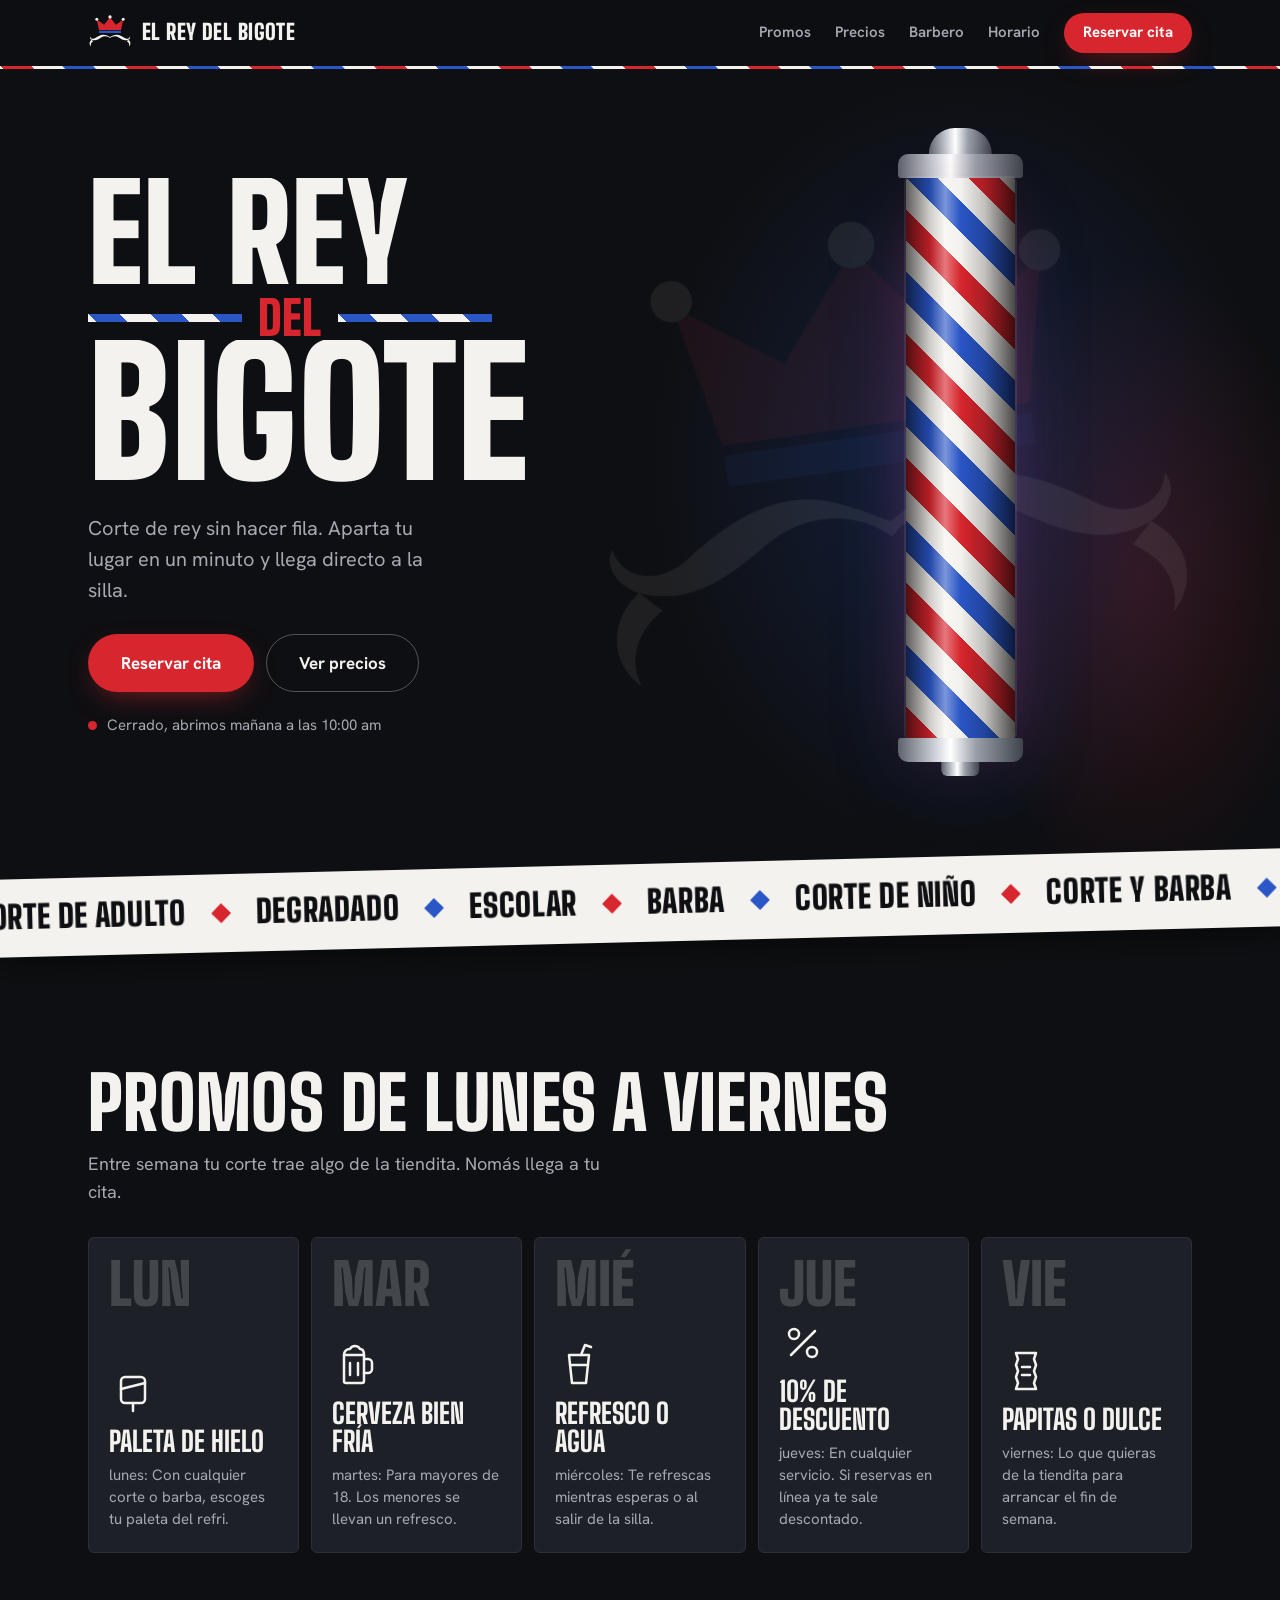
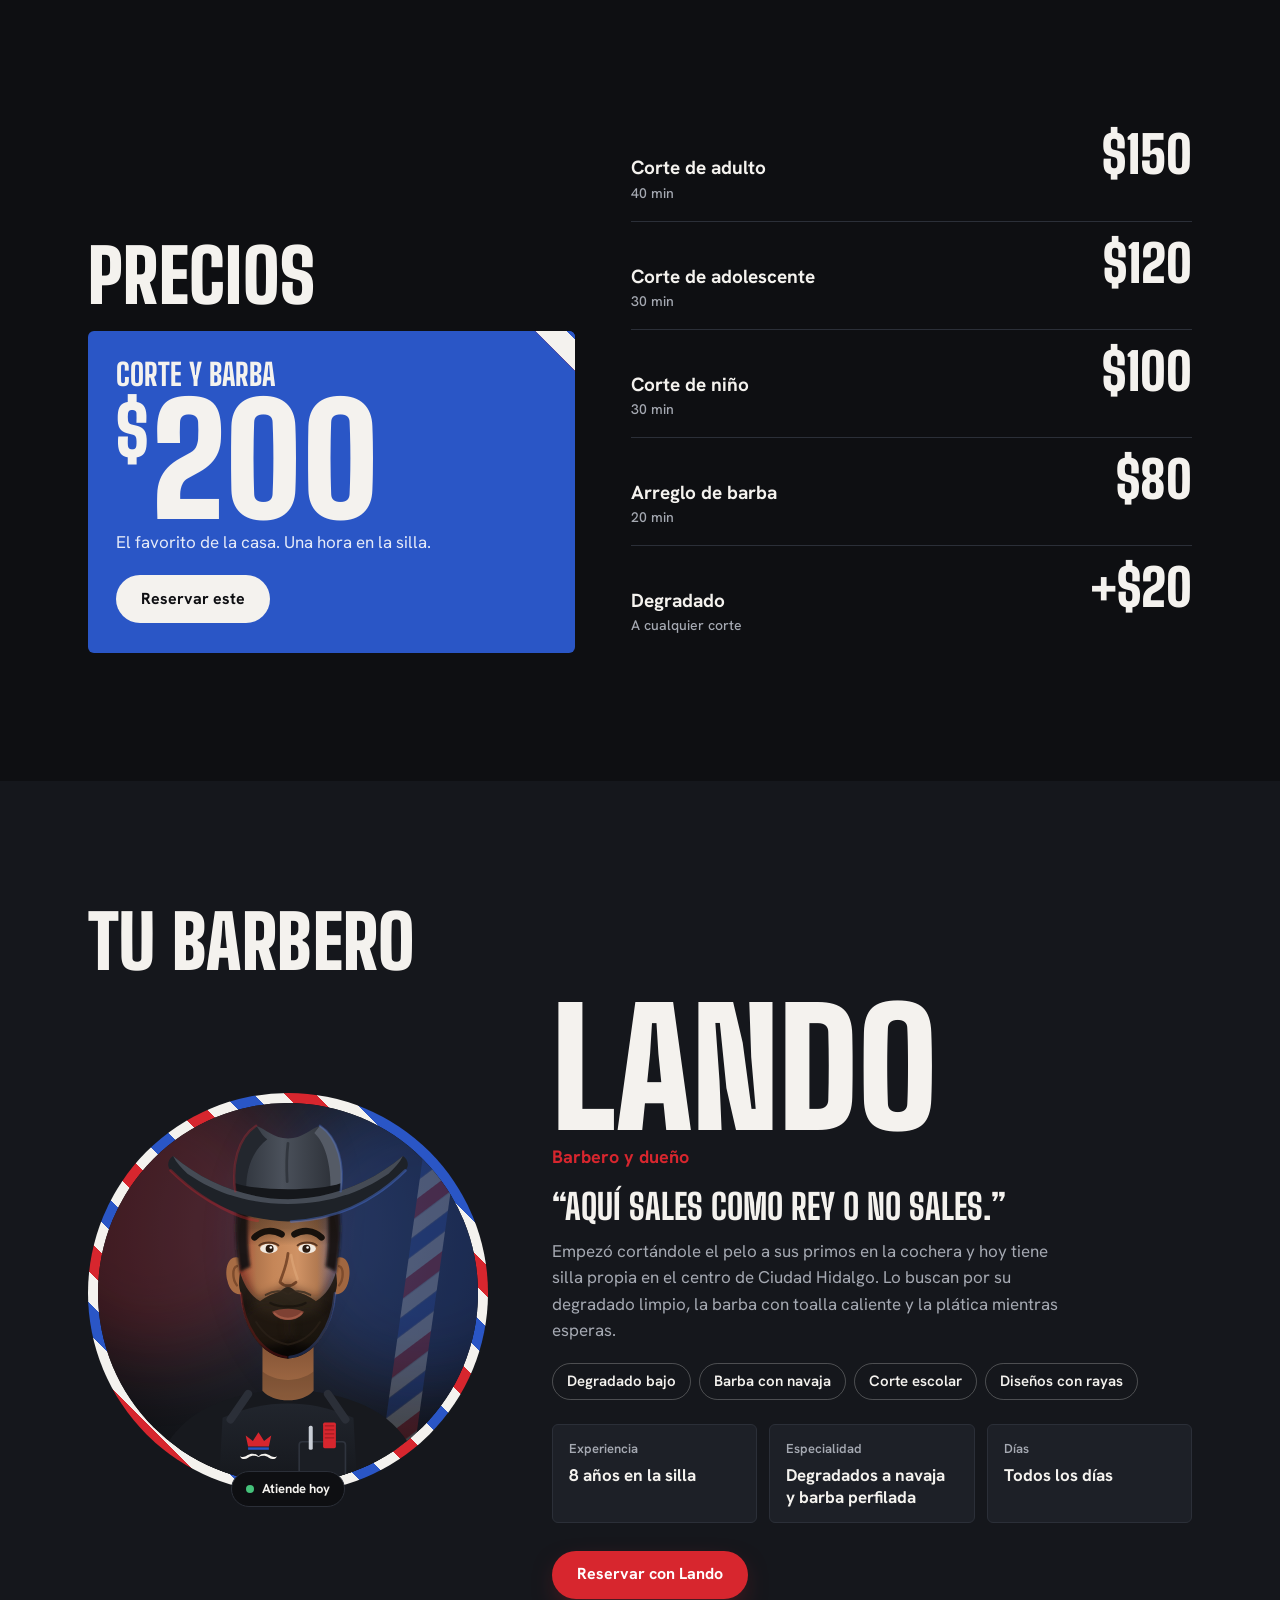
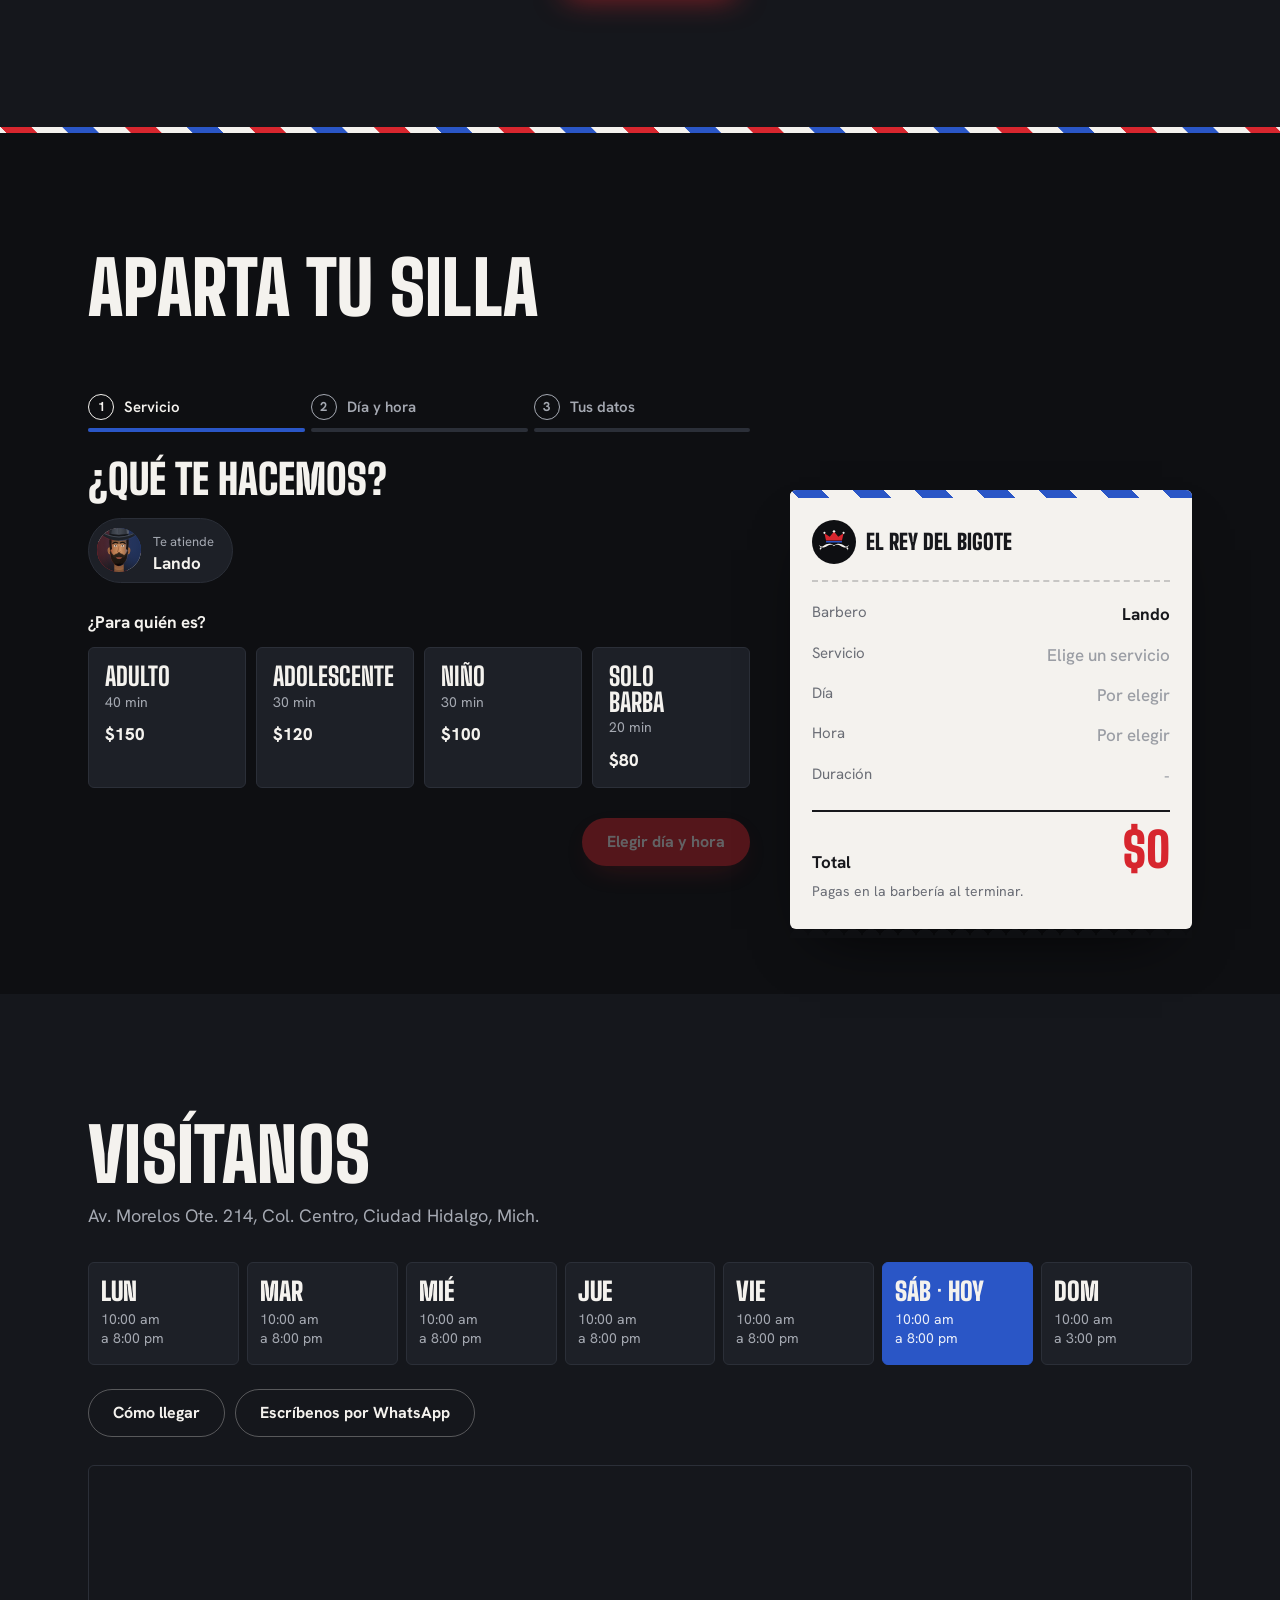
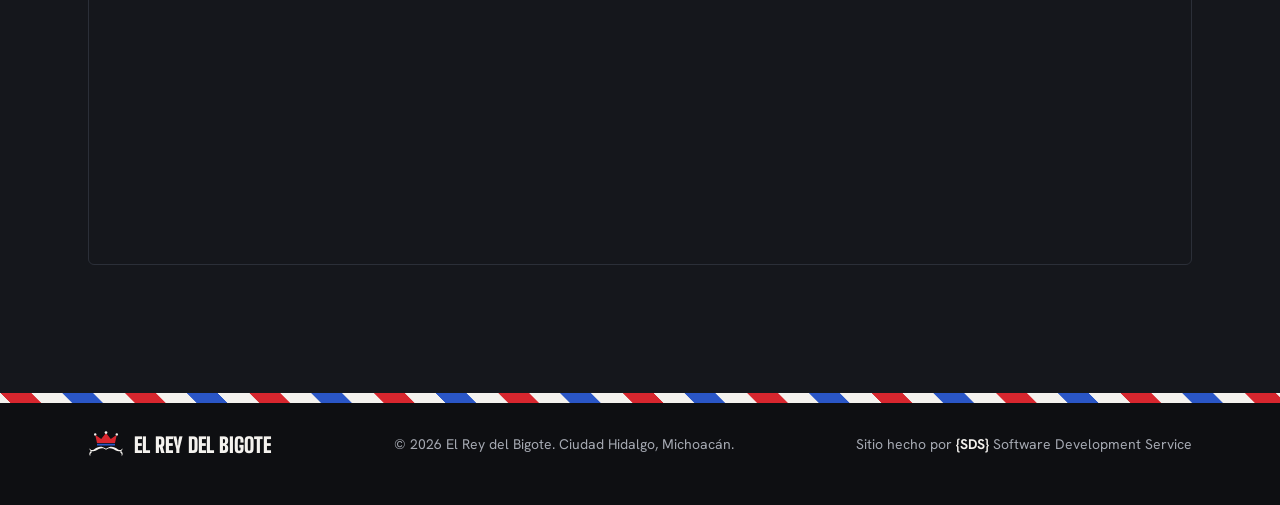
==== commit 4b9653a7: "Marco redondo, loading con el logo y panel de precios, promos y horarios - Retrato de Lando cuadrado" ====
--- a/index.html
+++ b/index.html
@@ -84,12 +84,13 @@
           <h2 id="precios-t" class="h2">Precios</h2>
           <div class="combo">
             <p class="combo-name">Corte y barba</p>
-            <p class="combo-price"><span>$</span>200</p>
-            <p class="combo-note">El favorito de la casa. Una hora en la silla.</p>
+            <p class="combo-price" id="comboPrice"><span>$</span>200</p>
+            <p class="combo-note" id="comboNote">El favorito de la casa. Una hora en la silla.</p>
             <a class="btn btn-white" href="#reserva" data-quick="combo">Reservar este</a>
           </div>
         </div>
-        <dl class="price-list">
+        <!-- Se vuelve a pintar desde la configuración; esto es lo que se ve si falla el JS. -->
+        <dl class="price-list" id="priceList">
           <div><dt>Corte de adulto<small>40 min</small></dt><dd>$150</dd></div>
           <div><dt>Corte de adolescente<small>30 min</small></dt><dd>$120</dd></div>
           <div><dt>Corte de niño<small>30 min</small></dt><dd>$100</dd></div>
@@ -241,6 +242,7 @@
   </footer>
 
   <script src="js/config.js"></script>
+  <script src="js/negocio.js"></script>
   <script src="js/app.js"></script>
 </body>
 </html>
--- a/css/styles.css
+++ b/css/styles.css
@@ -148,7 +148,8 @@
 
 /* ---------- Promociones ---------- */
 .promos { padding-block: clamp(72px, 10vw, 128px) clamp(48px, 7vw, 88px); }
-.promo-list { list-style: none; margin: 0; padding: 0; display: grid; grid-template-columns: repeat(5, minmax(0, 1fr)); gap: 12px; }
+/* auto-fit: aguanta las 5 de siempre o las 7 si el barbero pone promo en fin de semana */
+.promo-list { list-style: none; margin: 0; padding: 0; display: grid; grid-template-columns: repeat(auto-fit, minmax(165px, 1fr)); gap: 12px; }
 .promo { position: relative; overflow: hidden; display: flex; flex-direction: column; gap: 10px; min-height: 300px; padding: 22px 20px; border-radius: var(--r); background: var(--ink-3); border: 1px solid var(--line); transition: transform .45s var(--ease), border-color .3s, opacity .8s var(--ease); }
 .promo:hover { transform: translateY(-6px) rotate(-.6deg); border-color: rgba(244,242,238,.35); }
 .promo-day { font-family: var(--f-display); font-weight: 900; text-transform: uppercase; font-size: 3.6rem; line-height: .85; color: rgba(244,242,238,.18); transition: color .3s; }
@@ -191,16 +192,18 @@
 .crew-list { display: grid; gap: 48px; margin-top: 28px; }
 .barber { display: grid; grid-template-columns: 1fr; gap: clamp(28px, 5vw, 64px); align-items: center; }
 @media (min-width: 820px) { .barber { grid-template-columns: minmax(260px, 400px) minmax(0, 1fr); } }
-.portrait { position: relative; width: min(400px, 100%); max-width: 100%; aspect-ratio: 4 / 5; margin: 0 auto; padding: 10px; border-radius: var(--r); overflow: hidden; }
+.portrait-box { position: relative; width: min(400px, 100%); max-width: 100%; margin: 0 auto 18px; }
+.portrait { position: relative; aspect-ratio: 1 / 1; padding: 10px; border-radius: 50%; overflow: hidden; }
 .portrait::before { content: ""; position: absolute; inset: -50%; background: var(--stripes); animation: frame 18s linear infinite; }
 @keyframes frame { to { transform: rotate(360deg); } }
-.portrait-in { position: relative; height: 100%; border-radius: 3px; overflow: hidden; background: var(--ink); }
+.portrait-in { position: relative; height: 100%; border-radius: 50%; overflow: hidden; background: var(--ink); }
 .portrait-in img { width: 100%; height: 100%; object-fit: cover; }
-.portrait-empty { height: 100%; display: flex; flex-direction: column; align-items: center; justify-content: center; text-align: center; padding: 20px; background: radial-gradient(120% 80% at 50% 0%, #232834, var(--ink) 70%); }
-.portrait-empty img { width: 46%; height: auto; margin-bottom: 14px; opacity: .95; }
-.portrait-empty b { display: block; font-family: var(--f-display); font-weight: 900; text-transform: uppercase; font-size: 2.2rem; line-height: 1; }
+.portrait-empty { height: 100%; display: flex; flex-direction: column; align-items: center; justify-content: center; text-align: center; padding: 14%; background: radial-gradient(120% 80% at 50% 0%, #232834, var(--ink) 70%); }
+.portrait-empty img { width: 40%; height: auto; margin-bottom: 12px; opacity: .95; }
+.portrait-empty b { display: block; font-family: var(--f-display); font-weight: 900; text-transform: uppercase; font-size: 2rem; line-height: 1; }
 .portrait-empty small { display: block; margin-top: 8px; color: var(--mute); font-size: .875rem; }
-.portrait-tag { position: absolute; left: 22px; bottom: 22px; padding: 6px 12px; border-radius: 999px; background: var(--ink); color: var(--white); font-weight: 700; font-size: .8125rem; display: flex; align-items: center; gap: 8px; }
+/* la píldora vive fuera del círculo para que nunca la recorte ni parta el texto */
+.portrait-tag { position: absolute; left: 50%; bottom: -14px; transform: translateX(-50%); padding: 7px 14px; border-radius: 999px; background: var(--ink); border: 1.5px solid var(--line); color: var(--white); font-weight: 700; font-size: .8125rem; white-space: nowrap; display: flex; align-items: center; gap: 8px; }
 .portrait-tag::before { content: ""; width: 8px; height: 8px; border-radius: 50%; background: #45c27a; }
 .portrait-tag.off::before { background: var(--mute); }
 .barber-name { margin: 0; font-family: var(--f-display); font-weight: 900; text-transform: uppercase; font-size: clamp(5rem, 16vw, 10rem); line-height: .8; }
@@ -270,7 +273,8 @@
 .barber-pick { display: flex; flex-wrap: wrap; gap: 10px; }
 .barber-chip { display: flex; align-items: center; gap: 12px; text-align: left; padding: 8px 18px 8px 8px; border-radius: 999px; background: var(--ink-3); border: 1.5px solid var(--line); cursor: pointer; }
 .avatar { width: 44px; height: 44px; border-radius: 50%; overflow: hidden; flex: none; display: grid; place-items: center; background: var(--stripes); }
-.avatar img { width: 100%; height: 100%; object-fit: cover; }
+/* el retrato es de cuerpo: se acerca a la cara para la miniatura */
+.avatar img { width: 100%; height: 100%; object-fit: cover; transform: scale(1.6); transform-origin: 50% 35%; }
 .avatar b { width: 36px; height: 36px; border-radius: 50%; display: grid; place-items: center; background: var(--ink); font-family: var(--f-display); font-weight: 900; font-size: 1.3rem; }
 .barber-chip strong { display: block; line-height: 1.2; }
 .barber-chip small { color: var(--mute); font-size: .8125rem; }
@@ -301,6 +305,16 @@
 .slot[aria-checked="true"] { background: var(--blue); border-color: var(--blue); transform: scale(1.06); }
 .slot[disabled] { cursor: not-allowed; color: rgba(244,242,238,.28); border-color: rgba(244,242,238,.08); text-decoration: line-through; text-decoration-color: var(--red); text-decoration-thickness: 2px; }
 .slots-empty { grid-column: 1 / -1; color: var(--mute); margin: 6px 0; }
+
+/* ---------- Cargando ---------- */
+/* El poste girando con el logo al centro: mismo lenguaje que el marco del barbero. */
+.loader { grid-column: 1 / -1; display: flex; flex-direction: column; align-items: center; justify-content: center; gap: 14px; padding: 30px 12px; color: var(--mute); font-weight: 600; text-align: center; }
+.loader-pole { position: relative; width: 58px; height: 58px; border-radius: 50%; overflow: hidden; flex: none; }
+.loader-pole::before { content: ""; position: absolute; inset: -50%; background: var(--stripes); background-size: 42px 42px; animation: frame 1.3s linear infinite; }
+.loader-pole::after { content: ""; position: absolute; inset: 5px; border-radius: 50%; background: var(--ink); }
+.loader-pole img { position: absolute; inset: 0; z-index: 1; width: 30px; height: 24px; margin: auto; animation: beat 1.3s var(--ease) infinite; }
+@keyframes beat { 0%, 100% { transform: scale(.88); opacity: .7; } 50% { transform: scale(1); opacity: 1; } }
+.loader-row { flex-direction: row; gap: 14px; text-align: left; }
 .legend-row { display: flex; align-items: center; gap: 8px; color: var(--mute); font-size: .8125rem; margin: 14px 0 0; }
 .key { width: 12px; height: 12px; border-radius: 50%; display: inline-block; }
 .key-free { border: 1.5px solid rgba(244,242,238,.5); }
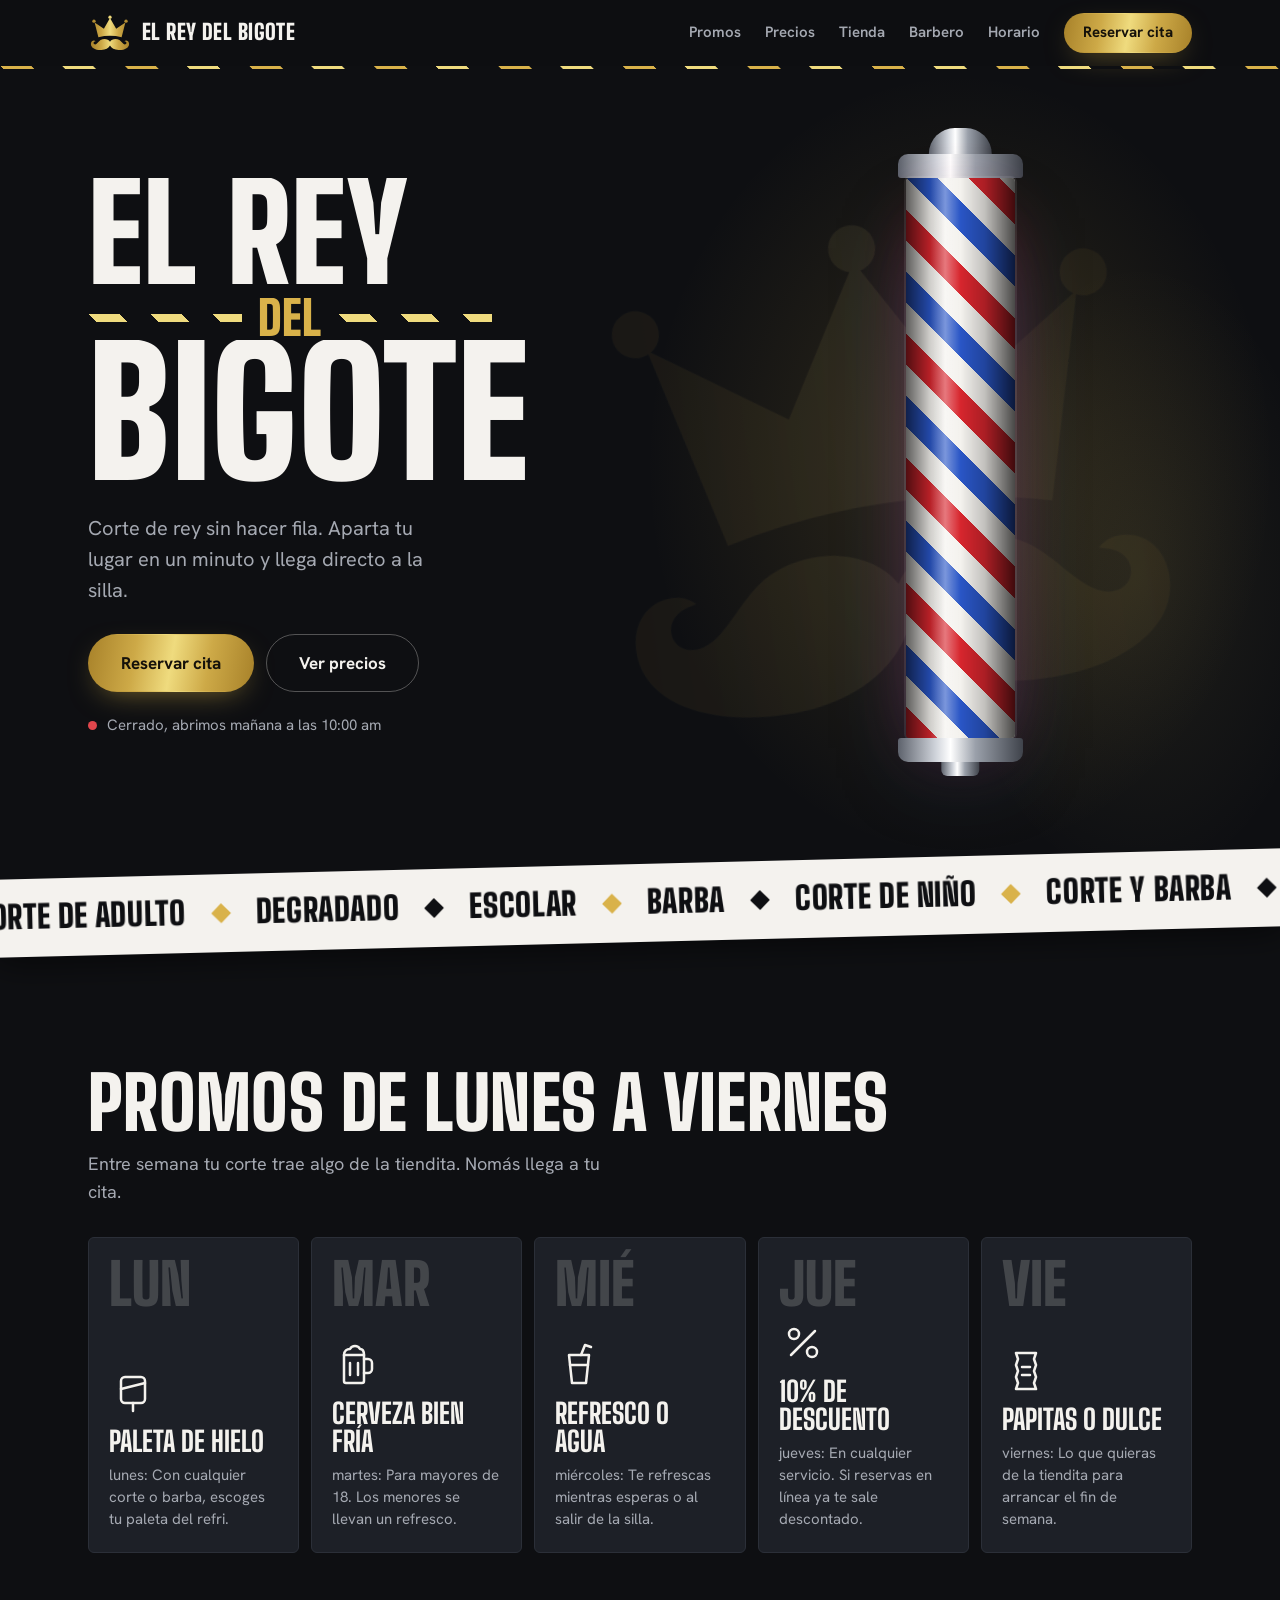
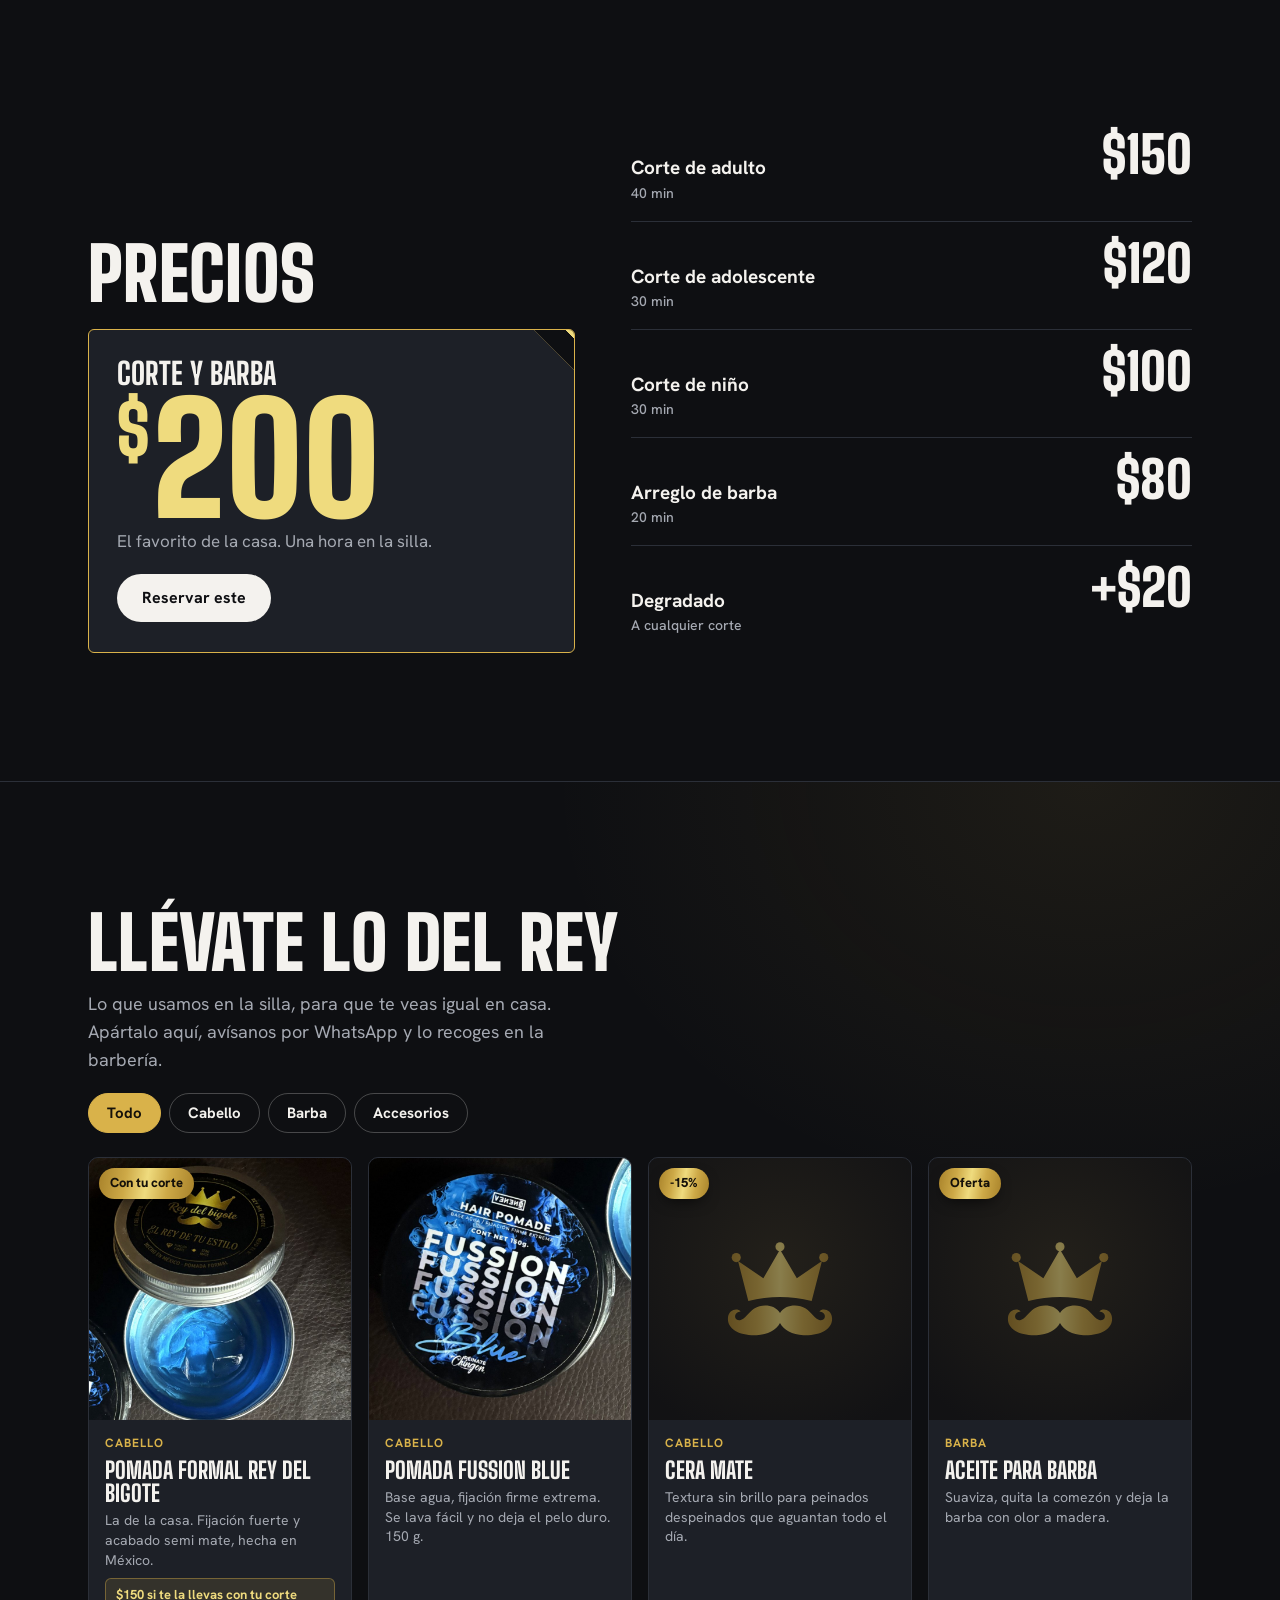
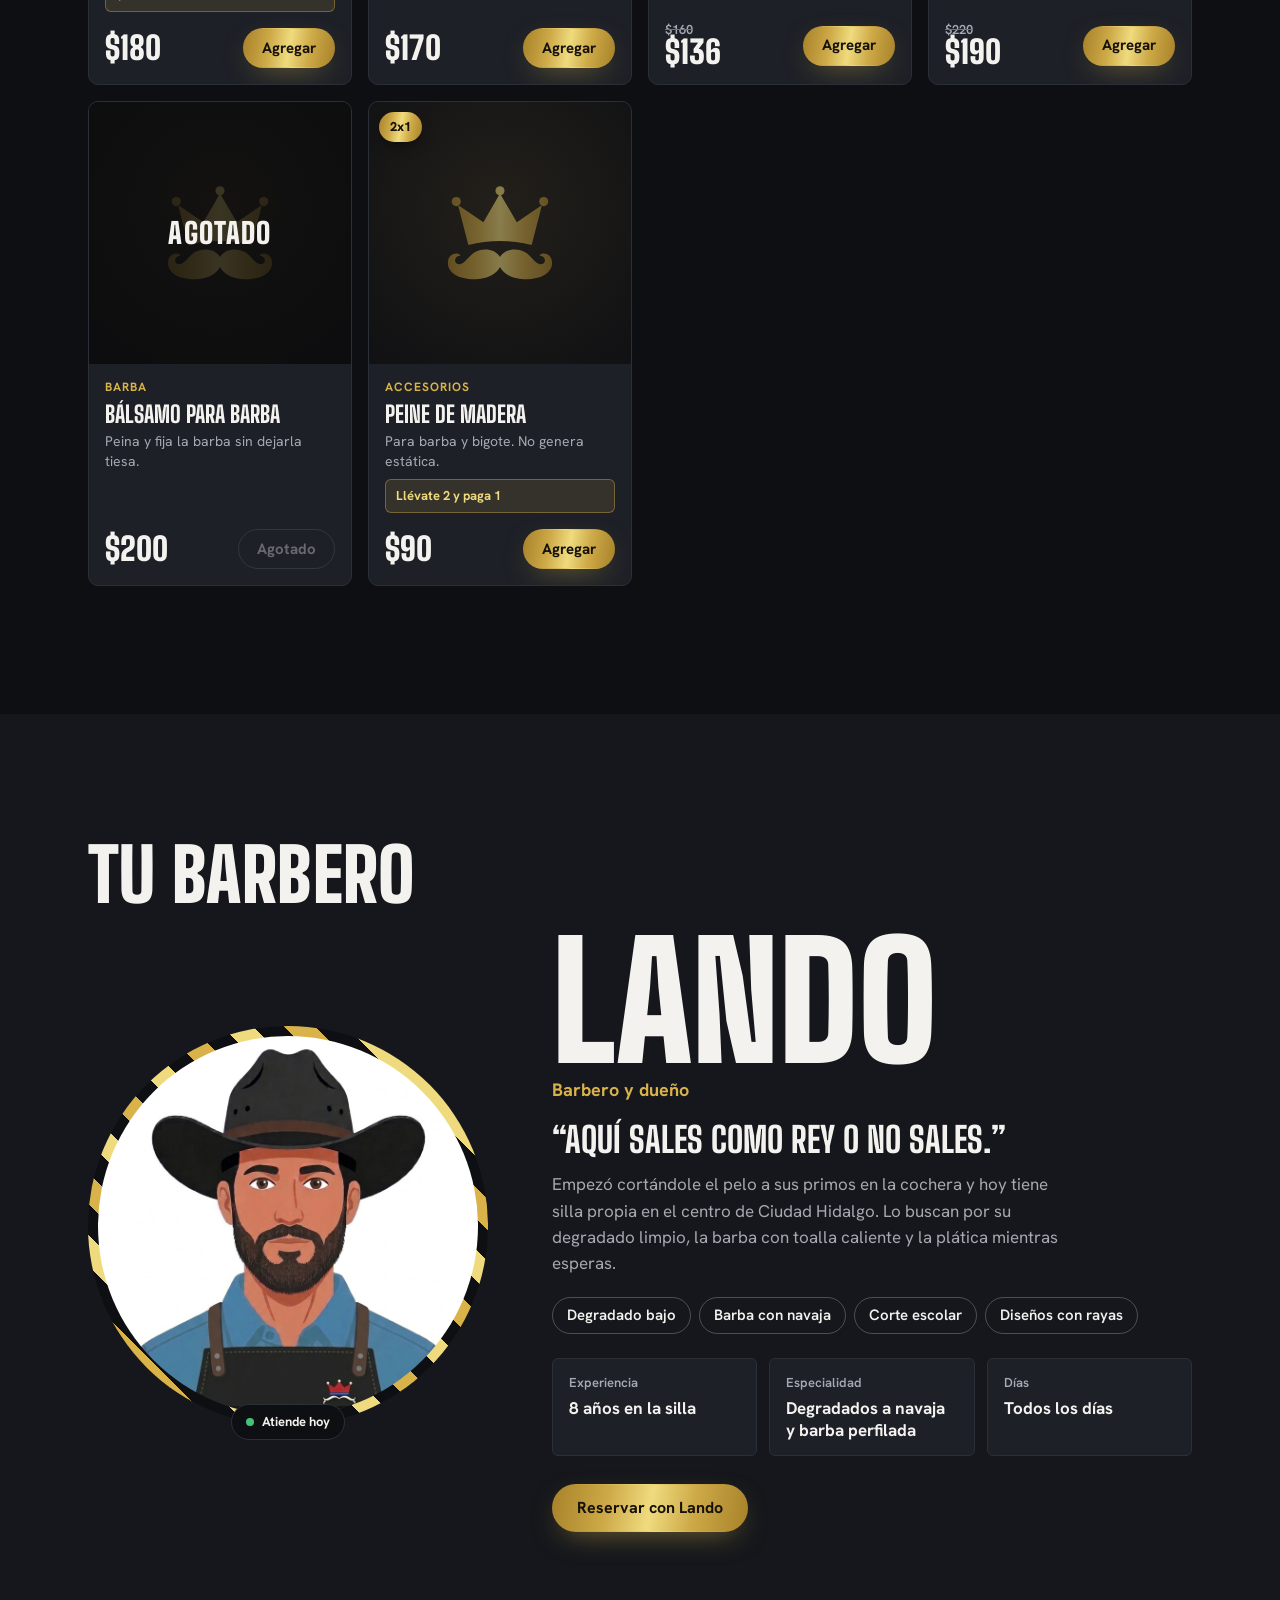
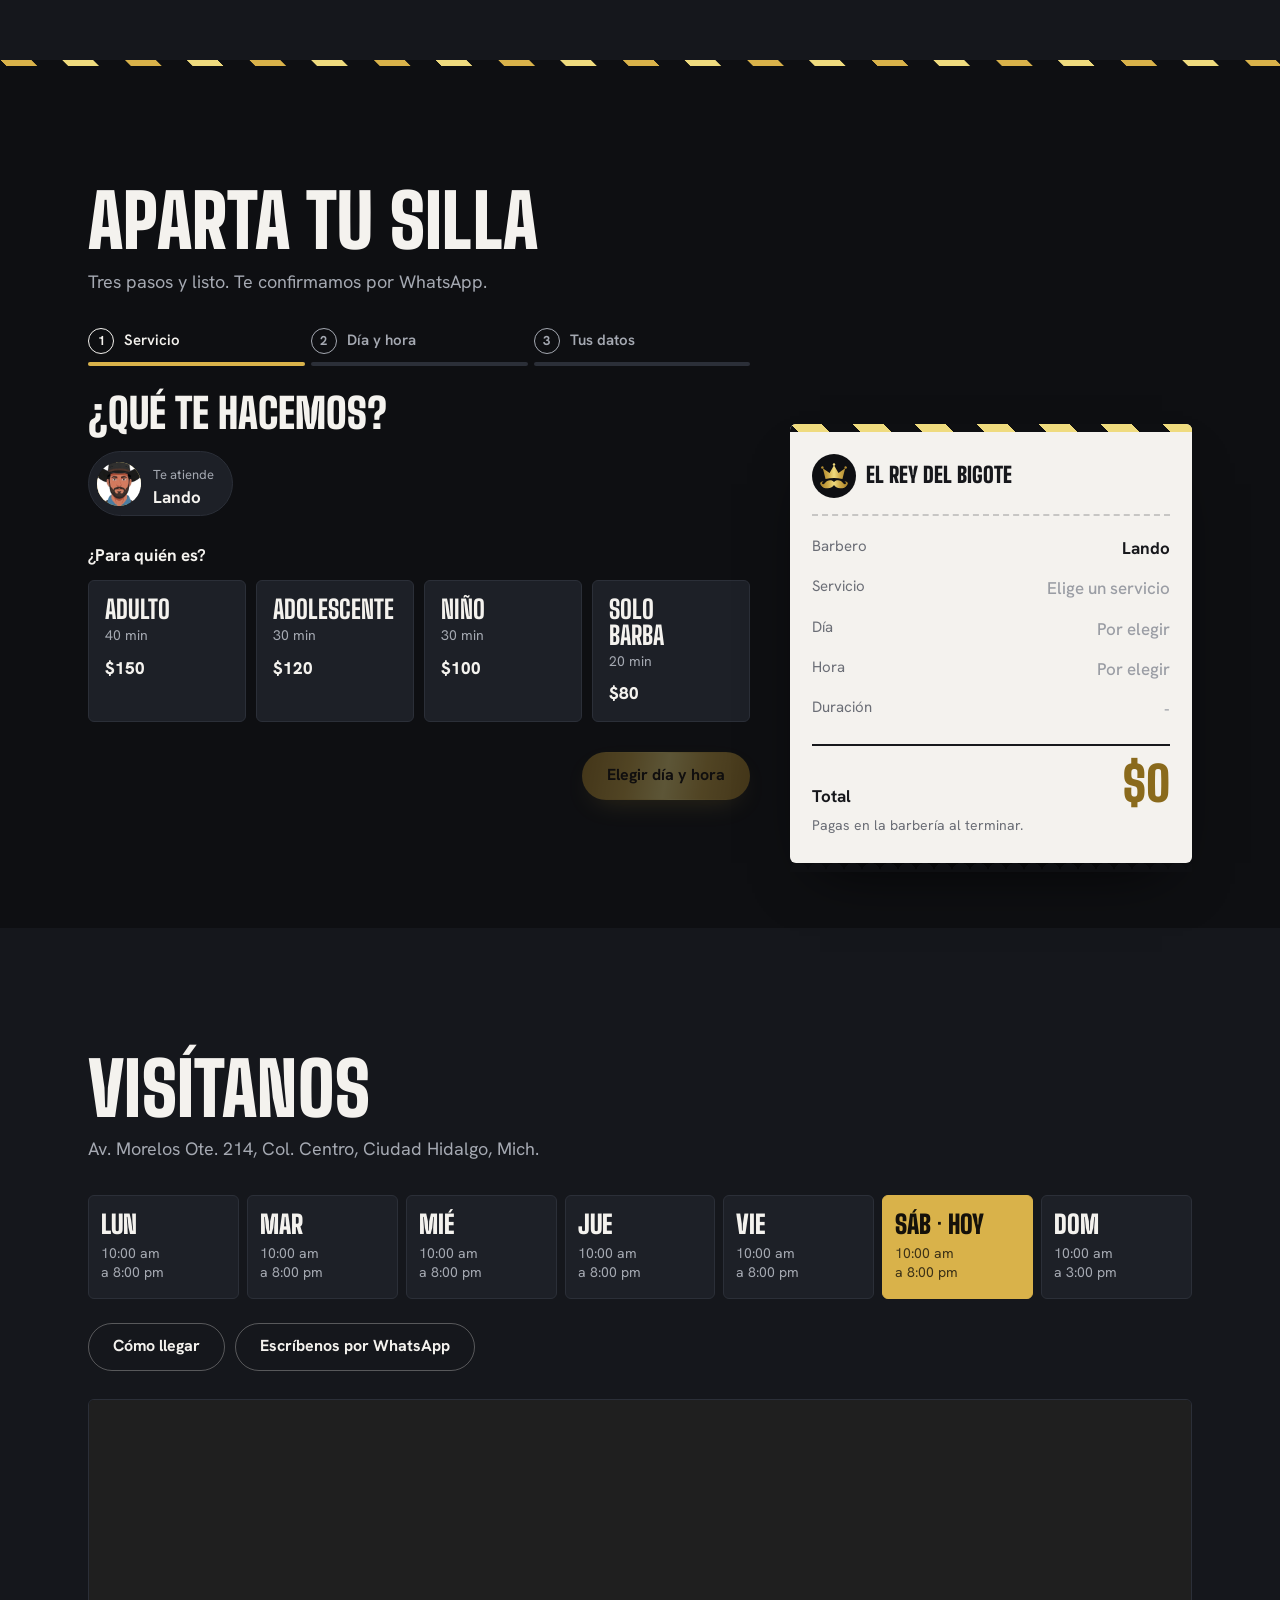
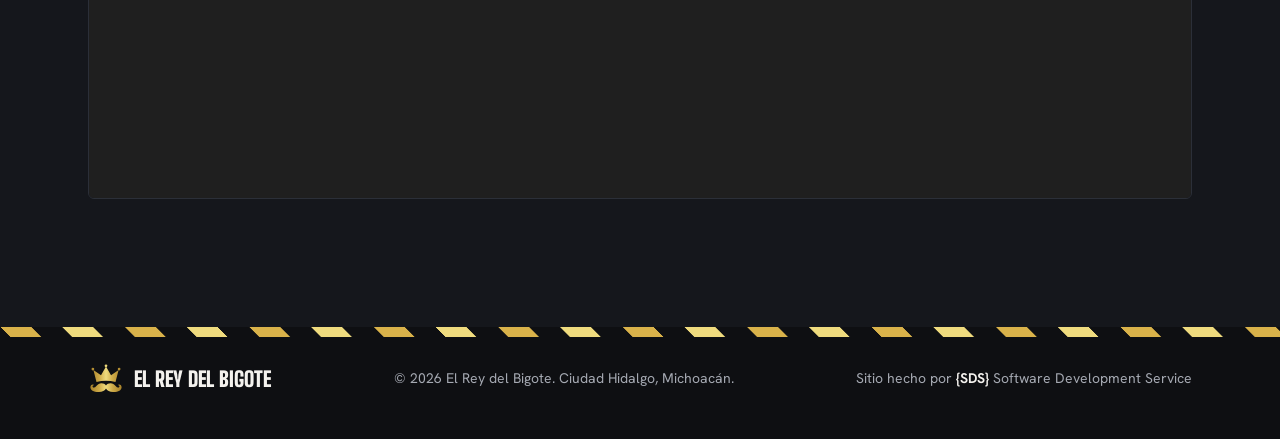
==== commit ff73e041: "Marca dorada y tienda de productos administrable - Logo nuevo en oro (corona y bigote) con insignia " ====
--- a/index.html
+++ b/index.html
@@ -8,7 +8,8 @@
   <meta name="theme-color" content="#0E0F12">
   <meta property="og:title" content="El Rey del Bigote">
   <meta property="og:description" content="Reserva tu corte en un minuto y llega directo a la silla.">
-  <link rel="icon" type="image/svg+xml" href="assets/logo.svg">
+  <link rel="icon" type="image/svg+xml" href="assets/icono.svg">
+  <link rel="apple-touch-icon" href="assets/apple-touch-icon.png">
   <link rel="preconnect" href="https://fonts.googleapis.com">
   <link rel="preconnect" href="https://fonts.gstatic.com" crossorigin>
   <link href="https://fonts.googleapis.com/css2?family=Big+Shoulders+Display:wght@700;800;900&family=Hanken+Grotesk:wght@400;500;600;700&display=swap" rel="stylesheet">
@@ -26,6 +27,7 @@
       <nav class="nav-links" aria-label="Secciones">
         <a href="#promos">Promos</a>
         <a href="#precios">Precios</a>
+        <a href="#tienda">Tienda</a>
         <a href="#lando">Barbero</a>
         <a href="#visitanos">Horario</a>
       </nav>
@@ -97,6 +99,16 @@
           <div><dt>Arreglo de barba<small>20 min</small></dt><dd>$80</dd></div>
           <div><dt>Degradado<small>A cualquier corte</small></dt><dd>+$20</dd></div>
         </dl>
+      </div>
+    </section>
+
+    <!-- Tienda -->
+    <section class="shop" id="tienda" aria-labelledby="tienda-t">
+      <div class="wrap">
+        <h2 id="tienda-t" class="h2">Llévate lo del rey</h2>
+        <p class="lead">Lo que usamos en la silla, para que te veas igual en casa. Apártalo aquí, avísanos por WhatsApp y lo recoges en la barbería.</p>
+        <div class="shop-cats" id="shopCats" aria-label="Filtrar por tipo" hidden></div>
+        <ul class="shop-grid" id="shopGrid"></ul>
       </div>
     </section>
 
@@ -217,6 +229,67 @@
       </div>
     </div>
 
+    <!-- Pedido de la tienda -->
+    <button type="button" class="cart-fab" id="cartFab" hidden>
+      <svg viewBox="0 0 24 24" width="22" height="22" fill="none" stroke="currentColor" stroke-width="2" stroke-linecap="round" stroke-linejoin="round" aria-hidden="true"><path d="M5 8h14l-1 12H6Z"/><path d="M9 8V6a3 3 0 0 1 6 0v2"/></svg><span class="cart-fab-n" id="cartCount">0</span><span class="cart-fab-t">Tu pedido</span><strong id="cartSum">$0</strong>
+    </button>
+
+    <div class="cart" id="cart" hidden>
+      <div class="cart-card" role="dialog" aria-modal="true" aria-labelledby="cartTitle" tabindex="-1">
+        <button type="button" class="icon-btn cart-x" id="cartClose" aria-label="Cerrar">
+          <svg viewBox="0 0 24 24" width="20" height="20" fill="none" stroke="currentColor" stroke-width="2.2" stroke-linecap="round" aria-hidden="true"><path d="M6 6l12 12M18 6 6 18"/></svg>
+        </button>
+
+        <div id="cartView">
+          <h2 id="cartTitle">Tu pedido</h2>
+          <ul class="cart-lines" id="cartLines"></ul>
+
+          <label class="addon cart-combo" id="cartCombo" hidden>
+            <input type="checkbox" id="conCorte">
+            <span class="addon-box" aria-hidden="true"></span>
+            <span class="addon-text"><strong>Lo recojo cuando vaya a mi corte</strong><small>Los productos con precio especial con corte te salen más baratos.</small></span>
+          </label>
+
+          <dl class="cart-totals" id="cartTotals">
+            <div><dt>Subtotal</dt><dd id="cartSub">$0</dd></div>
+            <div class="cart-save" id="cartSaveRow" hidden><dt>Te ahorras</dt><dd id="cartSave">$0</dd></div>
+            <div class="cart-total"><dt>Total</dt><dd id="cartTotal">$0</dd></div>
+          </dl>
+
+          <form id="cartForm" novalidate>
+            <label class="field">
+              <span>Nombre</span>
+              <input type="text" id="cName" autocomplete="name" placeholder="Ej. Juan Pérez" required>
+              <small class="err" id="cNameErr"></small>
+            </label>
+            <label class="field">
+              <span>WhatsApp</span>
+              <input type="tel" id="cPhone" autocomplete="tel" inputmode="numeric" placeholder="10 dígitos" maxlength="14" required>
+              <small class="err" id="cPhoneErr"></small>
+            </label>
+            <label class="field">
+              <span>Nota <em>(opcional)</em></span>
+              <input type="text" id="cNote" maxlength="200" placeholder="Ej. paso el sábado en la tarde">
+            </label>
+            <p class="form-error" id="cartErr" role="alert"></p>
+            <button type="submit" class="btn btn-red btn-lg cart-send" id="cartSend">Apartar pedido</button>
+            <p class="cart-foot">Pagas al recogerlo en la barbería.</p>
+          </form>
+        </div>
+
+        <div class="cart-done" id="cartDone" hidden>
+          <img class="done-logo" src="assets/logo.svg" alt="" width="110" height="88">
+          <h2 id="cartDoneTitle">¡Pedido apartado!</h2>
+          <p id="cartDoneText"></p>
+          <a class="btn btn-whats btn-lg" id="cartWhats" href="#" target="_blank" rel="noopener">
+            <svg viewBox="0 0 24 24" width="20" height="20" aria-hidden="true"><path fill="currentColor" d="M12 2a10 10 0 0 0-8.6 15.1L2 22l5-1.3A10 10 0 1 0 12 2Zm0 18.2a8.2 8.2 0 0 1-4.2-1.2l-.3-.2-3 .8.8-2.9-.2-.3A8.2 8.2 0 1 1 12 20.2Zm4.5-6.1c-.2-.1-1.5-.7-1.7-.8s-.4-.1-.6.1-.7.8-.8 1-.3.2-.5.1a6.7 6.7 0 0 1-3.3-2.9c-.3-.4.3-.4.7-1.3a.5.5 0 0 0 0-.4l-.8-1.9c-.2-.5-.4-.4-.6-.4h-.5a1 1 0 0 0-.7.3 3 3 0 0 0-.9 2.2 5.2 5.2 0 0 0 1.1 2.7 11.8 11.8 0 0 0 4.5 4c1.7.7 2.3.8 3.2.6a2.7 2.7 0 0 0 1.8-1.3 2.2 2.2 0 0 0 .1-1.3c0-.1-.2-.2-.4-.3Z"/></svg>
+            Avisar por WhatsApp
+          </a>
+          <button type="button" class="btn btn-line" id="cartDoneClose">Seguir viendo</button>
+        </div>
+      </div>
+    </div>
+
     <!-- Visítanos -->
     <section class="visit" id="visitanos" aria-labelledby="visit-t">
       <div class="wrap">
@@ -243,6 +316,8 @@
 
   <script src="js/config.js"></script>
   <script src="js/negocio.js"></script>
+  <script src="js/tienda.js"></script>
   <script src="js/app.js"></script>
+  <script src="js/tienda-ui.js"></script>
 </body>
 </html>
--- a/css/styles.css
+++ b/css/styles.css
@@ -1,7 +1,7 @@
 /* =========================================================
    El Rey del Bigote
-   Concepto: poste de barbero. Rojo, blanco y azul sobre negro.
-   Rojo = acción principal y marca. Azul = selección y estado.
+   Concepto: marca de la pomada, oro sobre negro.
+   Oro = acción principal, marca y selección. El poste conserva rojo, blanco y azul.
    Forma: botones y horarios en píldora; paneles con esquina de 6px.
    ========================================================= */
 :root {
@@ -11,13 +11,21 @@
   --line: #2b2f38;       /* bordes */
   --white: #f4f2ee;      /* texto y franja blanca */
   --mute: #a5a9b2;       /* texto secundario */
-  --red: #d7262e;        /* franja roja */
-  --red-2: #b51d24;
-  --blue: #2a56c6;       /* franja azul */
-  --blue-l: #6a8ff0;
+  --gold: #d9b24a;       /* oro del logo: acción principal, marca y selección */
+  --gold-2: #b8902e;     /* oro viejo (hover) */
+  --gold-l: #efdb7e;     /* brillo del oro (foco, acentos) */
+  --gold-ink: #8a6a1c;   /* oro para texto sobre fondo claro */
+  --on-gold: #15110a;    /* texto encima del oro */
+  --gold-grad: linear-gradient(100deg, #a8822a 0%, #cda947 28%, #efdb7e 50%, #cda947 72%, #a8822a 100%);
+  --danger: #e0464c;     /* solo errores, cancelado y ocupado */
   --whats: #1f9d57;
 
-  --stripes: repeating-linear-gradient(45deg, var(--red) 0 22px, var(--white) 22px 44px, var(--blue) 44px 66px, var(--white) 66px 88px);
+  /* Poste de barbero: lo único que conserva el rojo, blanco y azul */
+  --pole-red: #d7262e;
+  --pole-blue: #2a56c6;
+  --pole: repeating-linear-gradient(45deg, var(--pole-red) 0 22px, var(--white) 22px 44px, var(--pole-blue) 44px 66px, var(--white) 66px 88px);
+  /* Franjas decorativas del resto del sitio: oro sobre negro */
+  --stripes: repeating-linear-gradient(45deg, var(--gold) 0 22px, var(--ink) 22px 44px, var(--gold-l) 44px 66px, var(--ink) 66px 88px);
 
   --f-display: "Big Shoulders Display", "Oswald", "Arial Narrow", Impact, sans-serif;
   --f-body: "Hanken Grotesk", system-ui, -apple-system, "Segoe UI", sans-serif;
@@ -37,9 +45,9 @@
 main { overflow-x: clip; }
 a { color: inherit; }
 button, input { font: inherit; color: inherit; }
-:focus-visible { outline: 2px solid var(--blue-l); outline-offset: 3px; border-radius: 4px; }
-
-.skip { position: absolute; left: 12px; top: -60px; z-index: 80; background: var(--red); color: #fff; padding: 8px 14px; border-radius: var(--r); }
+:focus-visible { outline: 2px solid var(--gold-l); outline-offset: 3px; border-radius: 4px; }
+
+.skip { position: absolute; left: 12px; top: -60px; z-index: 80; background: var(--gold); color: var(--on-gold); padding: 8px 14px; border-radius: var(--r); }
 .skip:focus { top: 12px; }
 
 .wrap { max-width: var(--max); margin: 0 auto; padding-left: max(var(--gutter), env(safe-area-inset-left, 0px)); padding-right: max(var(--gutter), env(safe-area-inset-right, 0px)); }
@@ -60,8 +68,8 @@
 .btn[disabled] { opacity: .35; cursor: not-allowed; }
 .btn-sm { min-height: 40px; padding: 0 18px; font-size: .9375rem; }
 .btn-lg { min-height: 58px; padding: 0 32px; font-size: 1.0625rem; }
-.btn-red { background: var(--red); color: #fff; box-shadow: 0 10px 30px -12px rgba(215,38,46,.7); }
-.btn-red:not([disabled]):hover { background: var(--red-2); }
+.btn-red { background: var(--gold) var(--gold-grad); color: var(--on-gold); box-shadow: 0 10px 30px -12px rgba(217,178,74,.6); }
+.btn-red:not([disabled]):hover { filter: brightness(1.08); }
 .btn-red::after, .btn-white::after { content: ""; position: absolute; inset: 0; z-index: -1; background: var(--stripes); opacity: 0; transform: translateX(-30%); transition: opacity .35s, transform .6s var(--ease); }
 .btn-red:not([disabled]):hover::after { opacity: .2; transform: none; }
 .btn-white { background: var(--white); color: var(--ink); }
@@ -81,7 +89,7 @@
 .brand:hover img { transform: rotate(-8deg) scale(1.08); }
 .nav-links { display: flex; gap: 24px; margin-left: auto; }
 .nav-links a { text-decoration: none; color: var(--mute); font-weight: 600; font-size: .9375rem; position: relative; }
-.nav-links a::after { content: ""; position: absolute; left: 0; right: 0; bottom: -4px; height: 2px; background: var(--red); transform: scaleX(0); transform-origin: left; transition: transform .3s var(--ease); }
+.nav-links a::after { content: ""; position: absolute; left: 0; right: 0; bottom: -4px; height: 2px; background: var(--gold); transform: scaleX(0); transform-origin: left; transition: transform .3s var(--ease); }
 .nav-links a:hover { color: var(--white); }
 .nav-links a:hover::after { transform: scaleX(1); }
 @media (max-width: 820px) { .nav-links { display: none; } .nav-in .btn { margin-left: auto; } }
@@ -89,7 +97,7 @@
 
 /* ---------- Portada ---------- */
 .hero { position: relative; overflow: hidden; }
-.hero::before { content: ""; position: absolute; right: -10%; top: -20%; width: 70%; height: 140%; background: radial-gradient(closest-side, rgba(42,86,198,.24), transparent 70%), radial-gradient(closest-side at 70% 60%, rgba(215,38,46,.18), transparent 70%); pointer-events: none; }
+.hero::before { content: ""; position: absolute; right: -10%; top: -20%; width: 70%; height: 140%; background: radial-gradient(closest-side, rgba(217,178,74,.16), transparent 70%), radial-gradient(closest-side at 70% 60%, rgba(239,219,126,.08), transparent 70%); pointer-events: none; }
 .hero-in {
   position: relative; max-width: var(--max); margin: 0 auto;
   padding: clamp(36px, 7vw, 88px) max(var(--gutter), env(safe-area-inset-right, 0px)) clamp(56px, 8vw, 104px) max(var(--gutter), env(safe-area-inset-left, 0px));
@@ -100,7 +108,7 @@
 .t-line { display: block; overflow: hidden; padding-bottom: .04em; }
 .t-line > span { display: inline-block; animation: lineUp 1s var(--ease) both; }
 .t-1 { font-size: clamp(3.6rem, 13vw, 8.4rem); }
-.t-2 { font-size: clamp(1.6rem, 5vw, 3rem); color: var(--red); display: flex; align-items: center; gap: .35em; margin: .08em 0 .02em; }
+.t-2 { font-size: clamp(1.6rem, 5vw, 3rem); color: var(--gold); display: flex; align-items: center; gap: .35em; margin: .08em 0 .02em; }
 .t-2::before, .t-2::after { content: ""; flex: 1; max-width: 3.2em; height: .16em; background: var(--stripes); background-size: 62px 62px; transform-origin: left; animation: grow .9s var(--ease) .55s both; }
 .t-2::after { transform-origin: right; }
 .t-3 { font-size: clamp(4.4rem, 17vw, 11rem); }
@@ -115,7 +123,7 @@
 .status { margin: 22px 0 0; display: flex; align-items: center; gap: 10px; color: var(--mute); font-size: .9375rem; animation: fadeUp .8s var(--ease) .85s both; }
 .status::before { content: ""; width: 9px; height: 9px; border-radius: 50%; background: var(--mute); flex: none; }
 .status.open::before { background: #45c27a; animation: ping 2s ease-out infinite; }
-.status.closed::before { background: var(--red); }
+.status.closed::before { background: var(--danger); }
 @keyframes fadeUp { from { opacity: 0; transform: translateY(16px); } to { opacity: 1; transform: none; } }
 @keyframes ping { 0% { box-shadow: 0 0 0 0 rgba(69,194,122,.6); } 100% { box-shadow: 0 0 0 10px rgba(69,194,122,0); } }
 
@@ -126,7 +134,7 @@
 /* el poste */
 .pole-wrap { position: relative; z-index: 1; --w: clamp(46px, 8.5vw, 120px); width: var(--w); display: flex; flex-direction: column; align-items: center; animation: poleIn 1.1s var(--ease) .15s both; }
 .pole { position: relative; width: 100%; height: clamp(300px, 52vw, 560px); overflow: hidden; border-radius: 4px; box-shadow: 0 0 0 2px rgba(255,255,255,.08), 0 40px 90px -30px rgba(42,86,198,.6), 0 20px 70px -20px rgba(215,38,46,.45); }
-.pole-stripes { position: absolute; left: 0; right: 0; top: -124.45px; bottom: 0; background: var(--stripes); animation: spin 2.4s linear infinite; will-change: transform; }
+.pole-stripes { position: absolute; left: 0; right: 0; top: -124.45px; bottom: 0; background: var(--pole); animation: spin 2.4s linear infinite; will-change: transform; }
 @keyframes spin { to { transform: translateY(124.45px); } }
 .pole-shade { position: absolute; inset: 0; background: linear-gradient(90deg, rgba(0,0,0,.62) 0%, rgba(0,0,0,.15) 22%, rgba(255,255,255,.38) 36%, rgba(255,255,255,0) 50%, rgba(0,0,0,.2) 72%, rgba(0,0,0,.7) 100%); }
 .pole-cap { width: calc(100% + 16px); height: 24px; position: relative; background: linear-gradient(90deg, #5d626c 0%, #cfd3da 30%, #ffffff 42%, #9aa0aa 62%, #3f434b 100%); }
@@ -142,8 +150,8 @@
 .ticker-track { display: flex; align-items: center; gap: 28px; width: max-content; padding: 14px 0; animation: marquee 32s linear infinite; }
 .ticker span { font-family: var(--f-display); font-weight: 900; text-transform: uppercase; font-size: clamp(1.4rem, 3vw, 2rem); letter-spacing: .02em; white-space: nowrap; }
 .ticker i { width: 14px; height: 14px; transform: rotate(45deg); flex: none; }
-.s-red { background: var(--red); }
-.s-blue { background: var(--blue); }
+.s-red { background: var(--gold); }
+.s-blue { background: var(--ink); }
 @keyframes marquee { to { transform: translateX(-50%); } }
 
 /* ---------- Promociones ---------- */
@@ -158,11 +166,12 @@
 .promo:hover .promo-icon { transform: rotate(-10deg) scale(1.12); }
 .promo-title { font-family: var(--f-display); font-weight: 800; text-transform: uppercase; font-size: 1.75rem; line-height: 1; margin: 0; }
 .promo-text { margin: 0; color: var(--mute); font-size: .9375rem; line-height: 1.45; }
-.promo.is-today { background: var(--red); border-color: var(--red); }
+.promo.is-today { background: var(--gold) var(--gold-grad); border-color: var(--gold); color: var(--on-gold); }
+.promo.is-today .promo-icon { color: var(--on-gold); }
 .promo.is-today::before { content: ""; position: absolute; inset: 0 0 auto 0; height: 8px; background: var(--stripes); background-size: 62px 62px; animation: slide 1.6s linear infinite; }
-.promo.is-today .promo-day { color: rgba(255,255,255,.4); }
-.promo.is-today .promo-text { color: rgba(255,255,255,.92); }
-.promo-tag { position: absolute; top: 22px; right: 16px; padding: 4px 10px; border-radius: 999px; background: var(--white); color: var(--red-2); font-weight: 800; font-size: .8125rem; }
+.promo.is-today .promo-day { color: rgba(21,17,10,.3); }
+.promo.is-today .promo-text { color: rgba(21,17,10,.85); }
+.promo-tag { position: absolute; top: 22px; right: 16px; padding: 4px 10px; border-radius: 999px; background: var(--on-gold); color: var(--gold-l); font-weight: 800; font-size: .8125rem; }
 @keyframes slide { to { background-position: 62px 0; } }
 @media (max-width: 960px) {
   .promo-list { grid-template-columns: none; grid-auto-flow: column; grid-auto-columns: minmax(230px, 72%); overflow-x: auto; scroll-snap-type: x mandatory; padding: 8px 2px 14px; scrollbar-width: thin; }
@@ -173,19 +182,20 @@
 .prices { padding-block: clamp(40px, 6vw, 72px) clamp(72px, 10vw, 128px); }
 .prices-grid { display: grid; grid-template-columns: 1fr; gap: 32px; align-items: end; }
 @media (min-width: 900px) { .prices-grid { grid-template-columns: minmax(0, 1fr) minmax(0, 1.15fr); gap: 56px; } }
-.combo { position: relative; overflow: hidden; margin-top: 20px; padding: 28px 28px 30px; border-radius: var(--r); background: var(--blue); }
+.combo { position: relative; overflow: hidden; margin-top: 20px; padding: 28px 28px 30px; border-radius: var(--r); background: var(--ink-3); border: 1.5px solid var(--gold); }
+.combo-price { color: var(--gold-l); }
 .combo::after { content: ""; position: absolute; right: -40px; top: -40px; width: 200px; height: 200px; background: var(--stripes); clip-path: polygon(40% 0, 100% 0, 100% 60%); }
 .combo-name { position: relative; z-index: 1; margin: 0; font-family: var(--f-display); font-weight: 800; text-transform: uppercase; font-size: 1.9rem; line-height: 1; }
 .combo-price { position: relative; z-index: 1; margin: 6px 0 4px; font-family: var(--f-display); font-weight: 900; font-size: clamp(6rem, 18vw, 9.5rem); line-height: .85; }
 .combo-price span { font-size: .45em; vertical-align: .9em; margin-right: .04em; }
-.combo-note { position: relative; z-index: 1; margin: 0 0 20px; color: rgba(255,255,255,.88); }
+.combo-note { position: relative; z-index: 1; margin: 0 0 20px; color: var(--mute); }
 .price-list { margin: 0; display: grid; }
 .price-list div { display: flex; align-items: baseline; justify-content: space-between; gap: 16px; padding: 16px 0; }
 .price-list div + div { border-top: 1px solid var(--line); }
 .price-list dt { font-weight: 700; font-size: 1.1875rem; display: flex; flex-direction: column; }
 .price-list dt small { font-weight: 500; color: var(--mute); font-size: .875rem; }
 .price-list dd { margin: 0; font-family: var(--f-display); font-weight: 900; font-size: clamp(2.4rem, 5vw, 3.2rem); line-height: 1; font-variant-numeric: tabular-nums; transition: color .2s, transform .3s var(--ease); }
-.price-list div:hover dd { color: var(--red); transform: translateX(-6px); }
+.price-list div:hover dd { color: var(--gold); transform: translateX(-6px); }
 
 /* ---------- Barbero ---------- */
 .crew { padding-block: clamp(72px, 10vw, 128px); background: var(--ink-2); position: relative; overflow: hidden; }
@@ -207,13 +217,13 @@
 .portrait-tag::before { content: ""; width: 8px; height: 8px; border-radius: 50%; background: #45c27a; }
 .portrait-tag.off::before { background: var(--mute); }
 .barber-name { margin: 0; font-family: var(--f-display); font-weight: 900; text-transform: uppercase; font-size: clamp(5rem, 16vw, 10rem); line-height: .8; }
-.barber-role { margin: 10px 0 18px; color: var(--red); font-weight: 700; font-size: 1.125rem; }
+.barber-role { margin: 10px 0 18px; color: var(--gold); font-weight: 700; font-size: 1.125rem; }
 .barber-quote { margin: 0 0 14px; font-family: var(--f-display); font-weight: 800; text-transform: uppercase; font-size: clamp(1.6rem, 3.4vw, 2.2rem); line-height: 1; color: var(--white); }
 .barber-bio { margin: 0 0 20px; color: var(--mute); max-width: 52ch; }
 .barber-tags { list-style: none; margin: 0 0 24px; padding: 0; display: flex; flex-wrap: wrap; gap: 8px; }
 .barber-tags li { padding: 6px 14px; border-radius: 999px; border: 1.5px solid rgba(244,242,238,.25); font-weight: 600; font-size: .9375rem; transition: border-color .2s, background-color .2s; }
-.barber-tags li:nth-child(odd):hover { border-color: var(--red); background: rgba(215,38,46,.14); }
-.barber-tags li:nth-child(even):hover { border-color: var(--blue-l); background: rgba(42,86,198,.16); }
+.barber-tags li:nth-child(odd):hover { border-color: var(--gold); background: rgba(217,178,74,.14); }
+.barber-tags li:nth-child(even):hover { border-color: var(--gold-l); background: rgba(217,178,74,.16); }
 .barber-facts { margin: 0 0 28px; display: grid; grid-template-columns: repeat(auto-fit, minmax(170px, 1fr)); gap: 12px; }
 .barber-facts div { padding: 14px 16px; border-radius: var(--r); background: var(--ink-3); border: 1px solid var(--line); }
 .barber-facts dt { color: var(--mute); font-size: .8125rem; font-weight: 600; }
@@ -230,11 +240,11 @@
 .steps { list-style: none; display: grid; grid-template-columns: repeat(3, 1fr); gap: 6px; margin: 0 0 28px; padding: 0; }
 .steps li { position: relative; display: flex; align-items: center; gap: 10px; padding: 0 0 12px; color: var(--mute); font-weight: 600; font-size: .9375rem; }
 .steps li::after { content: ""; position: absolute; left: 0; right: 0; bottom: 0; height: 4px; border-radius: 4px; background: var(--line); }
-.steps li::before { content: ""; position: absolute; left: 0; bottom: 0; height: 4px; width: 100%; border-radius: 4px; background: var(--blue); z-index: 1; transform: scaleX(0); transform-origin: left; transition: transform .6s var(--ease); }
+.steps li::before { content: ""; position: absolute; left: 0; bottom: 0; height: 4px; width: 100%; border-radius: 4px; background: var(--gold); z-index: 1; transform: scaleX(0); transform-origin: left; transition: transform .6s var(--ease); }
 .steps li.is-active::before, .steps li.is-done::before { transform: scaleX(1); }
 .steps b { display: grid; place-items: center; width: 26px; height: 26px; border-radius: 50%; border: 1.5px solid currentColor; font-size: .8125rem; flex: none; transition: background-color .3s, border-color .3s; }
 .steps li.is-active, .steps li.is-done { color: var(--white); }
-.steps li.is-done b { background: var(--blue); border-color: var(--blue); }
+.steps li.is-done b { background: var(--gold); border-color: var(--gold); color: var(--on-gold); }
 @media (max-width: 480px) { .steps li { font-size: .8125rem; gap: 6px; } .steps b { width: 22px; height: 22px; } }
 
 .panel { border: 0; margin: 0; padding: 0; min-width: 0; display: none; }
@@ -249,8 +259,8 @@
 .choices-style { grid-template-columns: repeat(auto-fit, minmax(150px, 1fr)); }
 .choice { position: relative; text-align: left; cursor: pointer; display: flex; flex-direction: column; gap: 2px; padding: 16px 16px 14px; border-radius: var(--r); background: var(--ink-3); border: 1.5px solid var(--line); transition: border-color .2s, background-color .2s, transform .3s var(--ease); }
 .choice:hover:not([aria-checked="true"]) { border-color: rgba(244,242,238,.4); transform: translateY(-2px); }
-.choice[aria-checked="true"] { border-color: var(--blue); background: rgba(42,86,198,.16); }
-.choice[aria-checked="true"]::after { content: ""; position: absolute; top: 12px; right: 12px; width: 20px; height: 20px; border-radius: 50%; background: var(--blue) url("data:image/svg+xml,%3Csvg xmlns='http://www.w3.org/2000/svg' viewBox='0 0 24 24'%3E%3Cpath d='M5 12.5l4.5 4.5L19 7.5' fill='none' stroke='white' stroke-width='3' stroke-linecap='round' stroke-linejoin='round'/%3E%3C/svg%3E") center/12px no-repeat; animation: pop .35s var(--ease); }
+.choice[aria-checked="true"] { border-color: var(--gold); background: rgba(217,178,74,.16); }
+.choice[aria-checked="true"]::after { content: ""; position: absolute; top: 12px; right: 12px; width: 20px; height: 20px; border-radius: 50%; background: var(--gold) url("data:image/svg+xml,%3Csvg xmlns='http://www.w3.org/2000/svg' viewBox='0 0 24 24'%3E%3Cpath d='M5 12.5l4.5 4.5L19 7.5' fill='none' stroke='%2315110a' stroke-width='3' stroke-linecap='round' stroke-linejoin='round'/%3E%3C/svg%3E") center/12px no-repeat; animation: pop .35s var(--ease); }
 @keyframes pop { from { transform: scale(0); } }
 .choice-name { font-family: var(--f-display); font-weight: 800; text-transform: uppercase; font-size: 1.6rem; line-height: 1; padding-right: 22px; }
 .choice-meta { color: var(--mute); font-size: .875rem; }
@@ -261,9 +271,9 @@
 .addon:hover { border-color: rgba(244,242,238,.4); }
 .addon input { position: absolute; opacity: 0; width: 1px; height: 1px; }
 .addon-box { flex: none; width: 26px; height: 26px; border-radius: 6px; border: 2px solid var(--mute); transition: background-color .2s, border-color .2s; }
-.addon input:checked + .addon-box { background: var(--blue) url("data:image/svg+xml,%3Csvg xmlns='http://www.w3.org/2000/svg' viewBox='0 0 24 24'%3E%3Cpath d='M5 12.5l4.5 4.5L19 7.5' fill='none' stroke='white' stroke-width='3' stroke-linecap='round' stroke-linejoin='round'/%3E%3C/svg%3E") center/16px no-repeat; border-color: var(--blue); animation: pop .3s var(--ease); }
-.addon input:focus-visible + .addon-box { outline: 2px solid var(--blue-l); outline-offset: 3px; }
-.addon:has(input:checked) { border-style: solid; border-color: var(--blue); background: rgba(42,86,198,.12); }
+.addon input:checked + .addon-box { background: var(--gold) url("data:image/svg+xml,%3Csvg xmlns='http://www.w3.org/2000/svg' viewBox='0 0 24 24'%3E%3Cpath d='M5 12.5l4.5 4.5L19 7.5' fill='none' stroke='%2315110a' stroke-width='3' stroke-linecap='round' stroke-linejoin='round'/%3E%3C/svg%3E") center/16px no-repeat; border-color: var(--gold); animation: pop .3s var(--ease); }
+.addon input:focus-visible + .addon-box { outline: 2px solid var(--gold-l); outline-offset: 3px; }
+.addon:has(input:checked) { border-style: solid; border-color: var(--gold); background: rgba(217,178,74,.12); }
 .addon-text { display: flex; flex-direction: column; }
 .addon-text small { color: var(--mute); font-size: .875rem; }
 
@@ -274,11 +284,11 @@
 .barber-chip { display: flex; align-items: center; gap: 12px; text-align: left; padding: 8px 18px 8px 8px; border-radius: 999px; background: var(--ink-3); border: 1.5px solid var(--line); cursor: pointer; }
 .avatar { width: 44px; height: 44px; border-radius: 50%; overflow: hidden; flex: none; display: grid; place-items: center; background: var(--stripes); }
 /* el retrato es de cuerpo: se acerca a la cara para la miniatura */
-.avatar img { width: 100%; height: 100%; object-fit: cover; transform: scale(1.6); transform-origin: 50% 35%; }
+.avatar img { width: 100%; height: 100%; object-fit: cover; transform: scale(1.5); transform-origin: 50% 37%; }
 .avatar b { width: 36px; height: 36px; border-radius: 50%; display: grid; place-items: center; background: var(--ink); font-family: var(--f-display); font-weight: 900; font-size: 1.3rem; }
 .barber-chip strong { display: block; line-height: 1.2; }
 .barber-chip small { color: var(--mute); font-size: .8125rem; }
-.barber-chip[aria-checked="true"] { border-color: var(--blue); background: rgba(42,86,198,.16); }
+.barber-chip[aria-checked="true"] { border-color: var(--gold); background: rgba(217,178,74,.16); }
 .barber-chip.solo { cursor: default; }
 
 /* días */
@@ -288,13 +298,13 @@
 .day-w { font-size: .8125rem; color: var(--mute); font-weight: 600; }
 .day-n { font-family: var(--f-display); font-weight: 900; font-size: 1.9rem; line-height: 1; }
 .day-m { font-size: .75rem; color: var(--mute); }
-.day-gift { position: absolute; top: -6px; right: 0; width: 20px; height: 20px; border-radius: 50%; background: var(--red); display: grid; place-items: center; box-shadow: 0 0 0 3px var(--ink); }
-.day-gift::before { content: ""; width: 6px; height: 6px; background: #fff; transform: rotate(45deg); }
-.day[aria-checked="true"] { background: var(--blue); border-color: var(--blue); }
-.day[aria-checked="true"] .day-w, .day[aria-checked="true"] .day-m { color: rgba(255,255,255,.85); }
+.day-gift { position: absolute; top: -6px; right: 0; width: 20px; height: 20px; border-radius: 50%; background: var(--gold); display: grid; place-items: center; box-shadow: 0 0 0 3px var(--ink); }
+.day-gift::before { content: ""; width: 6px; height: 6px; background: var(--on-gold); transform: rotate(45deg); }
+.day[aria-checked="true"] { background: var(--gold); border-color: var(--gold); color: var(--on-gold); }
+.day[aria-checked="true"] .day-w, .day[aria-checked="true"] .day-m { color: rgba(21,17,10,.75); }
 .day[disabled] { opacity: .3; cursor: not-allowed; }
 
-.promo-hint { margin: 6px 0 0; padding: 12px 16px; border-radius: var(--r); background: rgba(215,38,46,.12); border: 1px solid rgba(215,38,46,.45); font-size: .9375rem; animation: fadeUp .4s var(--ease); }
+.promo-hint { margin: 6px 0 0; padding: 12px 16px; border-radius: var(--r); background: rgba(217,178,74,.12); border: 1px solid rgba(217,178,74,.45); font-size: .9375rem; animation: fadeUp .4s var(--ease); }
 .promo-hint strong { color: #ff8a8f; }
 
 /* horarios */
@@ -302,15 +312,15 @@
 .slot { min-height: 48px; border-radius: 999px; cursor: pointer; background: transparent; border: 1.5px solid rgba(244,242,238,.3); color: var(--white); font-weight: 700; font-variant-numeric: tabular-nums; transition: background-color .15s, border-color .15s, transform .3s var(--ease); animation: slotIn .4s var(--ease) both; animation-delay: calc(var(--i, 0) * 18ms); }
 @keyframes slotIn { from { opacity: 0; transform: translateY(8px); } }
 .slot:hover:not([disabled]):not([aria-checked="true"]) { border-color: var(--white); background: rgba(244,242,238,.06); }
-.slot[aria-checked="true"] { background: var(--blue); border-color: var(--blue); transform: scale(1.06); }
-.slot[disabled] { cursor: not-allowed; color: rgba(244,242,238,.28); border-color: rgba(244,242,238,.08); text-decoration: line-through; text-decoration-color: var(--red); text-decoration-thickness: 2px; }
+.slot[aria-checked="true"] { background: var(--gold); border-color: var(--gold); color: var(--on-gold); transform: scale(1.06); }
+.slot[disabled] { cursor: not-allowed; color: rgba(244,242,238,.28); border-color: rgba(244,242,238,.08); text-decoration: line-through; text-decoration-color: var(--danger); text-decoration-thickness: 2px; }
 .slots-empty { grid-column: 1 / -1; color: var(--mute); margin: 6px 0; }
 
 /* ---------- Cargando ---------- */
 /* El poste girando con el logo al centro: mismo lenguaje que el marco del barbero. */
 .loader { grid-column: 1 / -1; display: flex; flex-direction: column; align-items: center; justify-content: center; gap: 14px; padding: 30px 12px; color: var(--mute); font-weight: 600; text-align: center; }
 .loader-pole { position: relative; width: 58px; height: 58px; border-radius: 50%; overflow: hidden; flex: none; }
-.loader-pole::before { content: ""; position: absolute; inset: -50%; background: var(--stripes); background-size: 42px 42px; animation: frame 1.3s linear infinite; }
+.loader-pole::before { content: ""; position: absolute; inset: -50%; background: var(--pole); background-size: 42px 42px; animation: frame 1.3s linear infinite; }
 .loader-pole::after { content: ""; position: absolute; inset: 5px; border-radius: 50%; background: var(--ink); }
 .loader-pole img { position: absolute; inset: 0; z-index: 1; width: 30px; height: 24px; margin: auto; animation: beat 1.3s var(--ease) infinite; }
 @keyframes beat { 0%, 100% { transform: scale(.88); opacity: .7; } 50% { transform: scale(1); opacity: 1; } }
@@ -318,7 +328,7 @@
 .legend-row { display: flex; align-items: center; gap: 8px; color: var(--mute); font-size: .8125rem; margin: 14px 0 0; }
 .key { width: 12px; height: 12px; border-radius: 50%; display: inline-block; }
 .key-free { border: 1.5px solid rgba(244,242,238,.5); }
-.key-taken { background: var(--red); margin-left: 10px; }
+.key-taken { background: var(--danger); margin-left: 10px; }
 
 /* campos */
 .field { display: flex; flex-direction: column; gap: 8px; margin-bottom: 18px; }
@@ -326,7 +336,7 @@
 .field em { font-style: normal; color: var(--mute); font-weight: 500; }
 .field input { min-height: 52px; padding: 0 16px; border-radius: var(--r); background: var(--ink-3); border: 1.5px solid var(--line); color: var(--white); font-size: 1.0625rem; transition: border-color .2s, box-shadow .2s; }
 .field input::placeholder { color: #7d828c; }
-.field input:focus { outline: none; border-color: var(--blue-l); box-shadow: 0 0 0 4px rgba(42,86,198,.28); }
+.field input:focus { outline: none; border-color: var(--gold-l); box-shadow: 0 0 0 4px rgba(217,178,74,.28); }
 .field input[aria-invalid="true"] { border-color: #f06a6f; }
 .err { color: #ff8a8f; font-size: .875rem; }
 .err:empty, .form-error:empty { display: none; }
@@ -344,11 +354,11 @@
 .ticket-rows dt { color: #6b6e76; font-size: .9375rem; flex: none; }
 .ticket-rows dd { margin: 0; font-weight: 700; text-align: right; }
 .ticket-rows dd.pending { color: #9a9da4; font-weight: 500; }
-.ticket-rows .t-promo { margin-top: 6px; padding: 10px 12px; border-radius: var(--r); background: rgba(215,38,46,.1); animation: fadeUp .4s var(--ease); }
-.ticket-rows .t-promo dt, .ticket-rows .t-promo dd { color: var(--red-2); font-weight: 700; }
+.ticket-rows .t-promo { margin-top: 6px; padding: 10px 12px; border-radius: var(--r); background: rgba(217,178,74,.1); animation: fadeUp .4s var(--ease); }
+.ticket-rows .t-promo dt, .ticket-rows .t-promo dd { color: var(--gold-ink); font-weight: 700; }
 .ticket-total { display: flex; justify-content: space-between; align-items: baseline; margin-top: 14px; padding-top: 14px; border-top: 2px solid #17181c; }
 .ticket-total span { font-weight: 700; }
-.ticket-total strong { display: inline-block; font-family: var(--f-display); font-weight: 900; font-size: 3rem; line-height: 1; color: var(--red); font-variant-numeric: tabular-nums; }
+.ticket-total strong { display: inline-block; font-family: var(--f-display); font-weight: 900; font-size: 3rem; line-height: 1; color: var(--gold-ink); font-variant-numeric: tabular-nums; }
 .ticket-total s { color: #8b8e95; font-size: 1.1rem; margin-right: 8px; font-family: var(--f-body); font-weight: 600; }
 .ticket-foot { margin: 6px 0 0; color: #6b6e76; font-size: .875rem; }
 .ticket.bump .ticket-total strong { animation: bump .45s var(--ease); }
@@ -377,8 +387,8 @@
 .week li { padding: 16px 12px; border-radius: var(--r); background: var(--ink-3); border: 1px solid var(--line); display: flex; flex-direction: column; gap: 6px; }
 .week b { font-family: var(--f-display); font-weight: 900; text-transform: uppercase; font-size: 1.6rem; line-height: 1; }
 .week span { color: var(--mute); font-size: .875rem; line-height: 1.35; font-variant-numeric: tabular-nums; }
-.week li.today { background: var(--blue); border-color: var(--blue); }
-.week li.today span { color: rgba(255,255,255,.9); }
+.week li.today { background: var(--gold); border-color: var(--gold); color: var(--on-gold); }
+.week li.today span { color: rgba(21,17,10,.8); }
 @media (max-width: 760px) { .week { grid-template-columns: repeat(2, minmax(0, 1fr)); } .week li:last-child { grid-column: 1 / -1; } }
 .visit-cta { display: flex; flex-wrap: wrap; gap: 10px; margin-bottom: 28px; }
 .map { height: clamp(260px, 40vw, 400px); border-radius: var(--r); overflow: hidden; border: 1px solid var(--line); }
@@ -393,6 +403,103 @@
 .foot-brand { display: flex; align-items: center; gap: 10px; font-family: var(--f-display); font-weight: 900; text-transform: uppercase; font-size: 1.3rem; color: var(--white); }
 .credit strong { color: var(--white); }
 
+/* ---------- Tienda ---------- */
+.shop { position: relative; padding-block: clamp(72px, 10vw, 128px); border-top: 1px solid var(--line); background: radial-gradient(60% 40% at 85% 0%, rgba(217,178,74,.08), transparent 70%), var(--ink); }
+.shop-cats { display: flex; flex-wrap: wrap; gap: 8px; margin: -12px 0 24px; }
+.chip { min-height: 40px; padding: 0 18px; border-radius: 999px; cursor: pointer; background: transparent; border: 1.5px solid rgba(244,242,238,.25); color: var(--white); font-weight: 700; font-size: .9375rem; transition: background-color .2s, border-color .2s, color .2s; }
+.chip:hover { border-color: var(--white); }
+.chip[aria-pressed="true"] { background: var(--gold); border-color: var(--gold); color: var(--on-gold); }
+.shop-grid { list-style: none; margin: 0; padding: 0; display: grid; grid-template-columns: repeat(auto-fill, minmax(min(240px, 100%), 1fr)); gap: 16px; }
+@media (max-width: 560px) { .shop-grid { grid-template-columns: repeat(2, minmax(0, 1fr)); gap: 10px; } }
+.prod { display: flex; flex-direction: column; border-radius: 10px; overflow: hidden; background: var(--ink-3); border: 1px solid var(--line); transition: border-color .3s, transform .45s var(--ease); animation: fadeUp .5s var(--ease) both; animation-delay: calc(var(--i, 0) * 60ms); }
+.prod:hover { border-color: rgba(217,178,74,.5); transform: translateY(-4px); }
+.prod-img { position: relative; aspect-ratio: 1; background: radial-gradient(70% 70% at 50% 40%, #23201a, #121214); overflow: hidden; }
+.prod-img > img { width: 100%; height: 100%; object-fit: cover; transition: transform .8s var(--ease); }
+.prod:hover .prod-img > img { transform: scale(1.05); }
+.prod-ph { position: absolute; inset: 0; display: grid; place-items: center; }
+.prod-ph img { width: 46%; opacity: .5; }
+.prod-badge { position: absolute; top: 10px; left: 10px; padding: 5px 11px; border-radius: 999px; background: var(--gold) var(--gold-grad); color: var(--on-gold); font-weight: 800; font-size: .8125rem; box-shadow: 0 6px 16px -6px rgba(0,0,0,.8); }
+.prod-out { position: absolute; inset: 0; display: grid; place-items: center; background: rgba(10,10,12,.62); font-family: var(--f-display); font-weight: 900; text-transform: uppercase; font-size: 1.8rem; letter-spacing: .04em; color: var(--white); }
+.prod.is-out .prod-img > img { filter: grayscale(1); }
+.prod.is-out .prod-badge { display: none; }
+.prod-body { flex: 1; display: flex; flex-direction: column; gap: 6px; padding: 14px 16px 16px; }
+.prod-cat { color: var(--gold); font-weight: 700; font-size: .75rem; text-transform: uppercase; letter-spacing: .08em; }
+.prod-name { margin: 0; font-family: var(--f-display); font-weight: 800; text-transform: uppercase; font-size: 1.45rem; line-height: 1; }
+.prod-desc { margin: 0; color: var(--mute); font-size: .875rem; line-height: 1.4; }
+.prod-promo { margin: 2px 0 0; padding: 6px 10px; border-radius: var(--r); background: rgba(217,178,74,.12); border: 1px solid rgba(217,178,74,.4); color: var(--gold-l); font-size: .8125rem; font-weight: 700; }
+.prod-foot { margin-top: auto; padding-top: 10px; display: flex; align-items: center; justify-content: space-between; gap: 8px; flex-wrap: wrap; }
+.prod-price { margin: 0; font-family: var(--f-display); font-weight: 900; font-size: 2rem; line-height: 1; font-variant-numeric: tabular-nums; }
+.prod-price s { display: block; font-family: var(--f-body); font-weight: 600; font-size: .8125rem; color: var(--mute); text-decoration-color: var(--danger); }
+.prod-stock { margin: 0; color: var(--gold-l); font-size: .8125rem; font-weight: 600; }
+.shop-empty { grid-column: 1 / -1; padding: 36px 20px; border-radius: var(--r); border: 1.5px dashed var(--line); text-align: center; color: var(--mute); }
+.shop-empty b { display: block; font-family: var(--f-display); font-weight: 900; text-transform: uppercase; font-size: 1.8rem; color: var(--white); }
+@media (max-width: 560px) {
+  .prod-body { padding: 12px; }
+  .prod-name { font-size: 1.2rem; }
+  .prod-desc { display: none; }
+  .prod-price { font-size: 1.6rem; }
+  .prod-foot { flex-direction: column; align-items: stretch; }
+  .prod-ctl .btn, .prod-ctl .stepper { width: 100%; }
+}
+
+.stepper { display: inline-flex; align-items: center; justify-content: space-between; min-height: 40px; border-radius: 999px; border: 1.5px solid var(--gold); background: rgba(217,178,74,.1); }
+.stepper button { width: 40px; height: 38px; display: grid; place-items: center; border: 0; background: transparent; color: var(--gold-l); font-size: 1.3rem; font-weight: 700; cursor: pointer; border-radius: 999px; }
+.stepper button:hover:not([disabled]) { background: rgba(217,178,74,.18); }
+.stepper button[disabled] { opacity: .3; cursor: not-allowed; }
+.stepper output { min-width: 22px; text-align: center; font-weight: 800; font-variant-numeric: tabular-nums; }
+
+/* botón flotante del pedido */
+.cart-fab { position: fixed; z-index: 70; right: max(16px, env(safe-area-inset-right, 0px)); bottom: calc(16px + env(safe-area-inset-bottom, 0px)); display: inline-flex; align-items: center; gap: 10px; min-height: 56px; padding: 0 20px 0 16px; border-radius: 999px; border: 0; cursor: pointer; background: var(--gold) var(--gold-grad); color: var(--on-gold); font-weight: 700; box-shadow: 0 16px 40px -12px rgba(0,0,0,.9), 0 0 0 1px rgba(255,255,255,.08); animation: fadeUp .4s var(--ease) both; }
+.cart-fab[hidden] { display: none; }
+.cart-fab-n { min-width: 24px; height: 24px; padding: 0 7px; border-radius: 999px; background: var(--on-gold); color: var(--gold-l); font-size: .8125rem; font-weight: 800; display: grid; place-items: center; }
+.cart-fab strong { font-family: var(--f-display); font-weight: 900; font-size: 1.4rem; font-variant-numeric: tabular-nums; }
+.cart-fab.bump { animation: fabBump .45s var(--ease); }
+@keyframes fabBump { 40% { transform: scale(1.1) rotate(-3deg); } }
+@media (max-width: 420px) { .cart-fab-t { display: none; } }
+body:has(.cart-fab:not([hidden])) .foot { padding-bottom: 88px; }
+
+/* panel del pedido */
+.cart { position: fixed; inset: 0; z-index: 90; display: grid; justify-items: end; background: rgba(8,9,11,.78); backdrop-filter: blur(6px); -webkit-backdrop-filter: blur(6px); animation: fade .25s both; }
+.cart[hidden] { display: none; }
+.cart-card { position: relative; width: min(480px, 100%); height: 100%; overflow-y: auto; background: var(--ink-3); border-left: 1px solid var(--line); padding: 28px max(22px, env(safe-area-inset-right, 0px)) calc(28px + env(safe-area-inset-bottom, 0px)) 22px; animation: cartIn .45s var(--ease) both; }
+.cart-card:focus { outline: none; }
+@keyframes cartIn { from { transform: translateX(40px); opacity: 0; } }
+@media (max-width: 640px) {
+  .cart { align-items: end; justify-items: stretch; }
+  .cart-card { height: auto; max-height: 92vh; border-left: 0; border-top: 1px solid var(--line); border-radius: 16px 16px 0 0; padding-left: max(18px, env(safe-area-inset-left, 0px)); animation-name: sheetUp; }
+}
+@keyframes sheetUp { from { transform: translateY(40px); opacity: 0; } }
+.cart-x { position: absolute; top: 16px; right: 16px; display: grid; place-items: center; width: 40px; height: 40px; border-radius: 50%; border: 1.5px solid rgba(244,242,238,.25); background: transparent; color: var(--white); cursor: pointer; }
+.cart-x:hover { border-color: var(--white); }
+.cart-card h2 { margin: 0 48px 18px 0; font-family: var(--f-display); font-weight: 900; text-transform: uppercase; font-size: 2.4rem; line-height: .95; }
+.cart-lines { list-style: none; margin: 0; padding: 0; }
+.cart-line { display: grid; grid-template-columns: 56px minmax(0, 1fr); gap: 4px 12px; padding: 14px 0; border-top: 1px solid var(--line); animation: fadeUp .35s var(--ease) both; }
+.cart-thumb { grid-row: 1 / span 2; width: 56px; height: 56px; border-radius: 8px; overflow: hidden; background: #17161a; display: grid; place-items: center; }
+.cart-thumb img { width: 100%; height: 100%; object-fit: cover; }
+.cart-thumb img.ph { width: 60%; height: auto; opacity: .5; }
+.cart-info { display: flex; flex-direction: column; min-width: 0; }
+.cart-info b { font-weight: 700; line-height: 1.25; }
+.cart-info small { color: var(--mute); font-size: .8125rem; }
+.cart-info em { font-style: normal; color: var(--gold-l); font-weight: 700; }
+.cart-right { display: flex; align-items: center; justify-content: space-between; gap: 10px; }
+.cart-right strong { font-family: var(--f-display); font-weight: 900; font-size: 1.5rem; font-variant-numeric: tabular-nums; text-align: right; }
+.cart-right s { display: block; font-family: var(--f-body); font-size: .75rem; font-weight: 600; color: var(--mute); }
+.cart-empty { padding: 28px 0; color: var(--mute); border-top: 1px solid var(--line); }
+.cart-combo { margin-top: 8px; }
+.cart-totals { margin: 18px 0 22px; padding: 14px 0 0; border-top: 2px solid var(--white); }
+.cart-totals div { display: flex; justify-content: space-between; align-items: baseline; padding: 3px 0; }
+.cart-totals dt { color: var(--mute); }
+.cart-totals dd { margin: 0; font-weight: 700; font-variant-numeric: tabular-nums; }
+.cart-save dd, .cart-save dt { color: var(--gold-l); }
+.cart-total dt { color: var(--white); font-weight: 700; }
+.cart-total dd { font-family: var(--f-display); font-weight: 900; font-size: 2.6rem; line-height: 1; color: var(--gold); }
+.cart-send { width: 100%; }
+.cart-foot { margin: 10px 0 0; text-align: center; color: var(--mute); font-size: .875rem; }
+.cart-done { display: flex; flex-direction: column; gap: 12px; text-align: center; padding-top: 20px; }
+.cart-done h2 { margin: 0; }
+.cart-done p { margin: 0 0 8px; color: var(--mute); }
+.cart-done p strong { color: var(--white); }
+
 /* ---------- Aparición al hacer scroll ---------- */
 .reveal-on [data-reveal] { opacity: 0; transform: translateY(36px); transition: opacity .8s var(--ease), transform .9s var(--ease); transition-delay: calc(var(--i, 0) * 80ms); }
 .reveal-on [data-reveal].in { opacity: 1; transform: none; }
